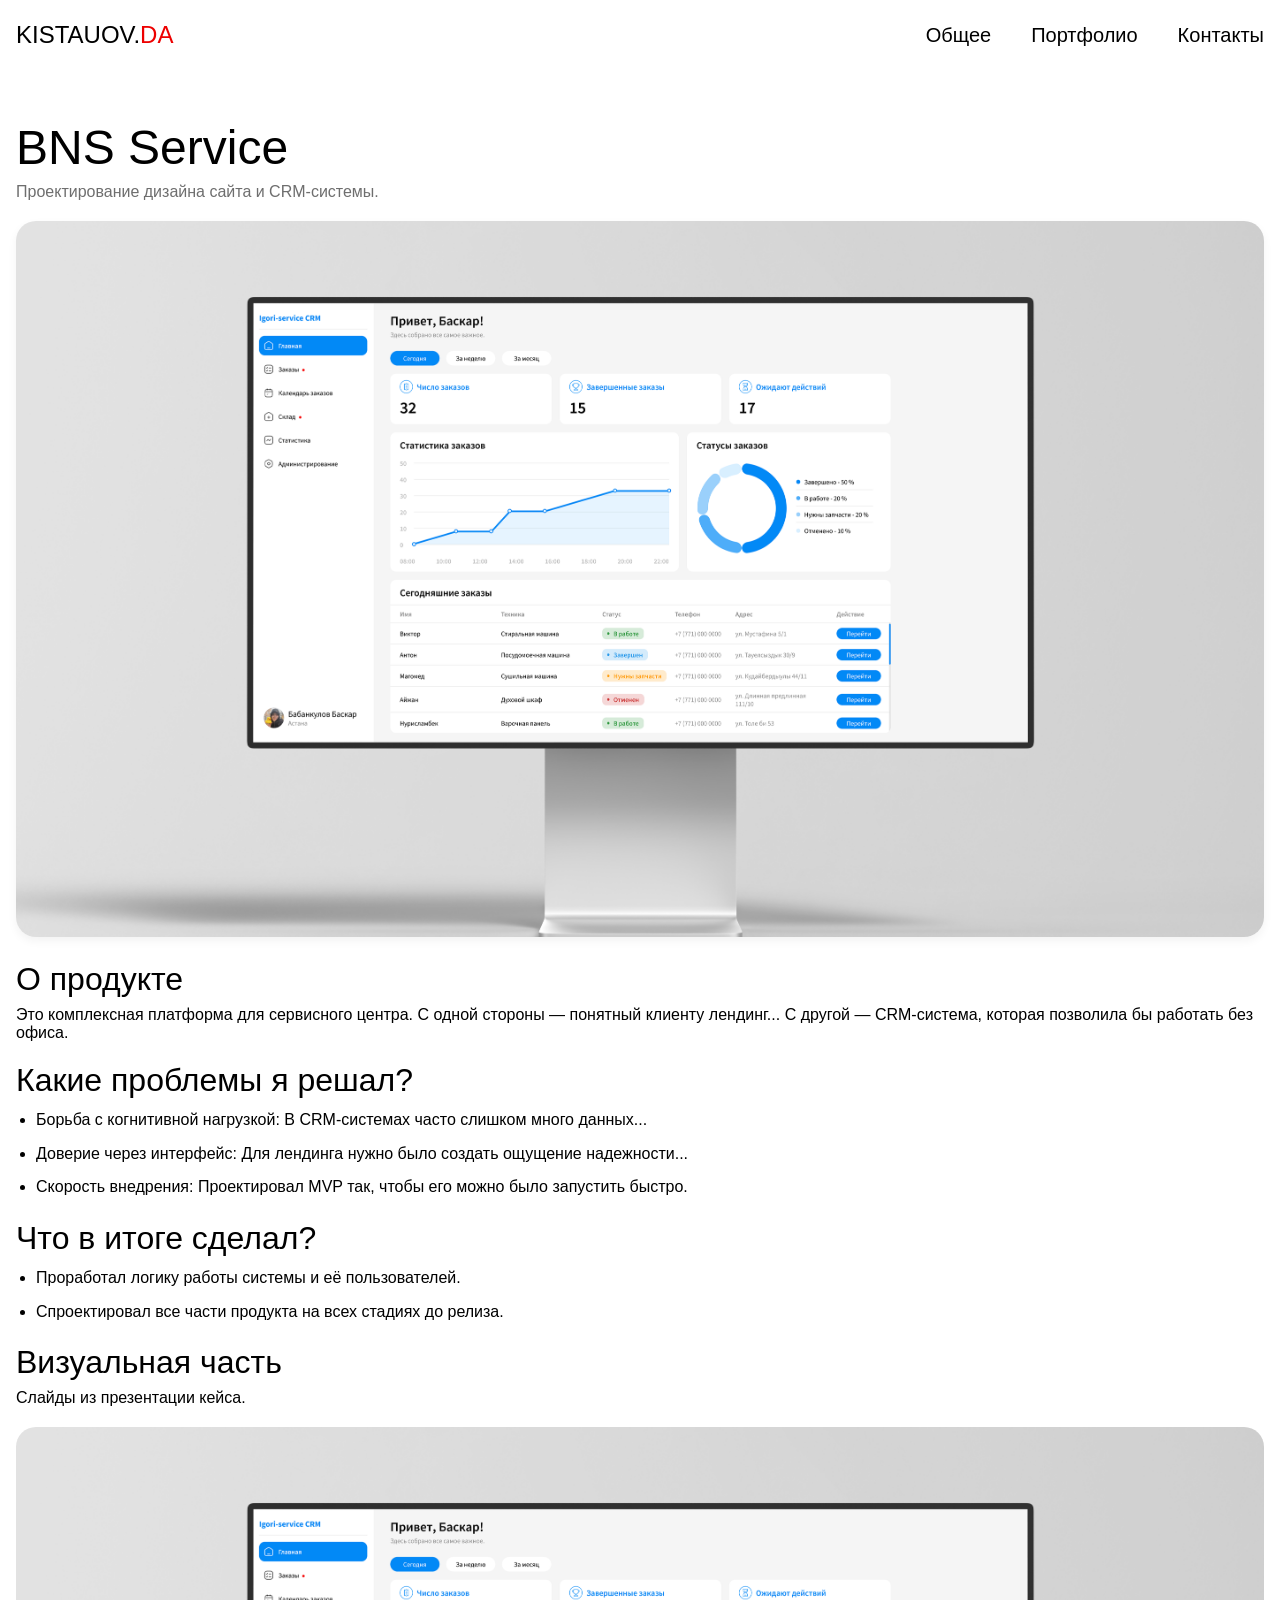
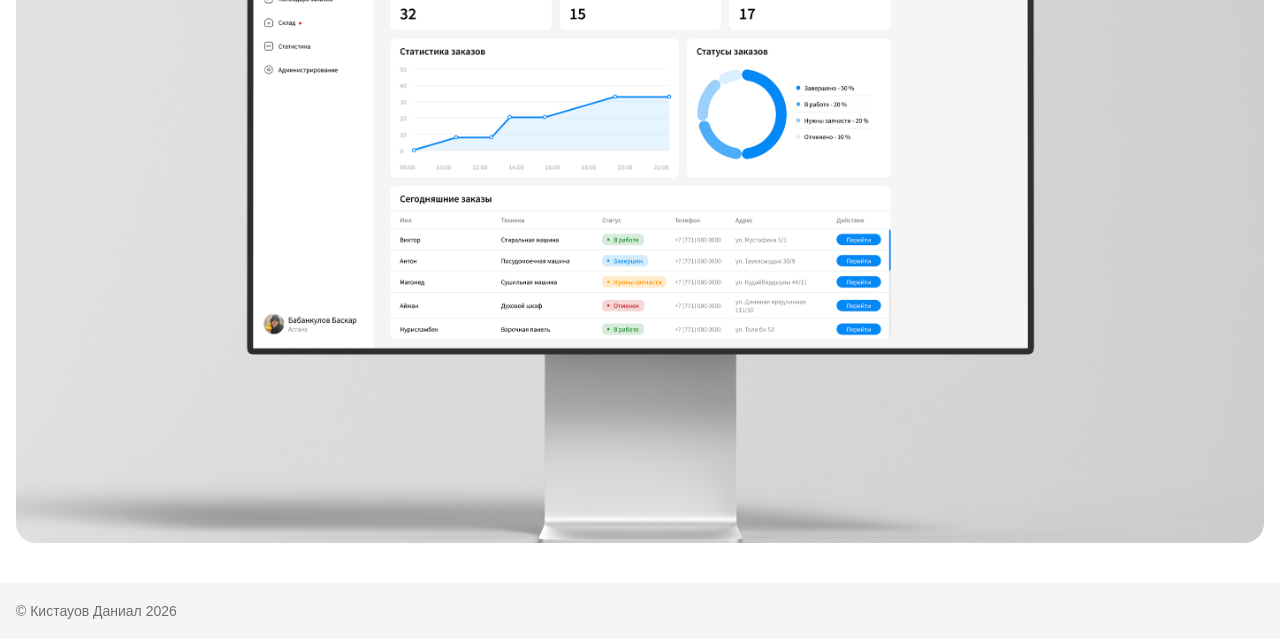
==== bnsservice.html @ 26db7c9e "Add files via upload" ====
<!DOCTYPE html>
<html lang="en">
<head>
    <meta charset="UTF-8">
    <meta name="viewport" content="width=device-width, initial-scale=1.0">
    <title>BNS Service</title>
    <link rel="stylesheet" href="main.css">
</head>
<body>
    <header>
        <div class="header-wrapper">
            <a href="#" class="logo">Kistauov.<span class="logo-part">Da</span></a>
            <button class="burger-btn" id="burgerBtn" aria-label="Открыть меню">
                <span></span>
                <span></span>
                <span></span>
            </button>
            <nav id="mobileNav">
                <a href="index.html#main" class="link">Общее</a>
                <a href="index.html#portfolio" class="link">Портфолио</a>
                <a href="index.html#contacts" class="link">Контакты</a>
            </nav>
        </div>
    </header>
    <main class="case-study">
        <section class="case-hero">
            <div class="container">
                <h1 class="case-title">BNS Service</h1>
                <p class="case-subtitle">Проектирование дизайна сайта и CRM-системы.</p>
                <picture class="case-main-image">
                    <img src="img/Frame 50.png" alt="BNS Service CRM Dashboard">
                </picture>
            </div>
        </section>

        <section class="case-description">
            <div class="container">
                <div class="case-grid">
                    <div class="case-info-block">
                        <h2>О продукте</h2>
                        <p class="txt">Это комплексная платформа для сервисного центра. С одной стороны — понятный клиенту лендинг... С другой — CRM-система, которая позволила бы работать без офиса.</p>
                    </div>
                    <div class="case-info-block">
                        <h2>Какие проблемы я решал?</h2>
                        <ul class="txt-list">
                            <li>Борьба с когнитивной нагрузкой: В CRM-системах часто слишком много данных...</li>
                            <li>Доверие через интерфейс: Для лендинга нужно было создать ощущение надежности...</li>
                            <li>Скорость внедрения: Проектировал MVP так, чтобы его можно было запустить быстро.</li>
                        </ul>
                    </div>
                    <div class="case-info-block">
                        <h2>Что в итоге сделал?</h2>
                        <ul class="txt-list">
                            <li>Проработал логику работы системы и её пользователей.</li>
                            <li>Спроектировал все части продукта на всех стадиях до релиза.</li>
                        </ul>
                    </div>
                    <div class="case-info-block">
                        <h2 class="section-label">Визуальная часть</h2>
                        <p class="txt-secondary">Слайды из презентации кейса.</p>
                        <div class="visual-gallery">
                            <div class="visual-item">
                                <img src="img/Frame 50.png" alt="Landing Page Design" class="full-width-img">
                            </div>
                        </div>
                    </div>
                </div>
            </div>
        </section>
    </main>
    <footer>
        <div class="footer-wrapper">
            <p>© Кистауов Даниал 2026</p>
        </div>
    </footer>   
</body>
</html>
---- main.css ----
.preloader {
    position: fixed;
    top: 0;
    left: 0;
    width: 100vw;
    height: 100vh;
    display: flex;
    justify-content: center;
    align-items: flex-start;
    z-index: 9999; /* Самый высокий индекс */
}
.preloader-img {
    max-width: none;
    height: auto;
    display: block;
}
/* Класс для скрытия */
.preloader-hidden {
    opacity: 0;
    visibility: hidden;
}
.no-scroll {
    overflow: hidden;
    position: fixed;
    width: 100%;
}   


body {
  background-color: #fff;
  font-family: 'Inter', Roboto, sans-serif;
  margin: 0;
  color: #000;
}
:root {
  --txt-secondary: #6E6E6E;
  --contrast: #ED0000; 
}

h1 {
  font-size: 48px;
  font-weight: 500;
  margin: 0;
}
h2 {
  font-size: 32px;
  font-weight: 500;
  margin: 0;
}
h3 {
  font-size: 20px;
  font-weight: 500;
  margin: 0;
}
h3.regular {
  font-weight: 400;
}
p {
  margin: 0;
}
.link {
  font-size: 20px;
  text-decoration: none;
  color: #000;
}
.link:hover {
  color: var(--contrast);
}
.link:active {
  color: var(--contrast);
}


/* --- Шапка --- */
header{
max-width: 1260px;
margin: 0 auto;
padding: 0 16px;
}
.header-wrapper {
  display: flex;
  justify-content: space-between;
  align-items: center;
  height: 70px;
}
.logo {
  text-decoration: none;
  font-size: 24px;
  text-transform: uppercase;
  color: #000;
}
.logo-part {
  color: var(--contrast);
}
nav {
  display: flex;
  gap: 40px;
}
.burger-btn {
    display: none; /* СКРЫВАЕМ кнопку на компьютере */
    background: none;
    border: none;
    cursor: pointer;
    flex-direction: column;
    justify-content: space-between;
    width: 30px;
    height: 20px;
    padding: 0;
    z-index: 1000;
}
.burger-btn span {
    width: 100%;
    height: 3px;
    background-color: #000;
    border-radius: 3px;
    transition: 0.3s;
}


/* --- Хиро блок --- */
section.hero {
  padding: 50px 16px;
  display: flex;
  flex-direction: column;
  gap: 20px;
  align-items: center;
  justify-content: center;
}
.hero > picture > img {
  border-radius: 20px;
  box-shadow: 0px 4px 10px rgba(0, 0, 0, 0.05);
}
.hero-txt-wrapper {
  display: flex;
  flex-direction: column;
  gap: 8px;
  align-items: center;
  justify-content: center;
  max-width: 812px;
  text-align: center;
}
.hero-txt-wrapper > h3 {
  color: var(--txt-secondary);
}
.hero-txt-wrapper > a {
  color: var(--contrast);
}


/* --- Портфолио --- */
section.portfolio {
  background-color: #f5f5f5;
  width: 100%;
  padding: 50px 0;
}
div.container {
  max-width: 1260px;
  margin: 0 auto;
  padding: 0 16px;
}
div.container h2 {
  margin-bottom: 20px;
}
.portfolio-grid {
  display: grid;
  grid-template-columns: repeat(2,1fr);
  gap: 20px;
}
.card-large {
  grid-column: span 2;
}
.product-card {
  background-color: #fff;
  border-radius: 20px;
  overflow: hidden;
  transition: transform 0.2s ease, box-shadow 0.2s ease;
}
.product-card:hover {
  transform: translateY(-5px);
  box-shadow: 0px 4px 10px rgba(0, 0, 0, 0.05);
}
.card-link {
  text-decoration: none;
  color: inherit;
  display: flex;
  flex-direction: column;
  height: 100%;
}
  /* Шапка карточки (Текст + Подробнее) */
.card-header {
  padding: 16px; /* Внутренние отступы текста */
  display: flex;
  justify-content: space-between;
  align-items: flex-start;
  gap: 16px;
}
.card-header .title {
  max-width: 70%; /* Ограничиваем ширину текста, чтобы не налезал на "Подробнее" */
}
.card-header h3 {
  font-size: 20px;
  margin-bottom: 8px;
}
.card-header .txt {
  font-size: 16px;
  color: var(--txt-secondary);
  line-height: 1.4;
}
.card-header .more {
  display: flex;
  align-items: center;
  gap: 8px;
  color: #000;
  font-size: 16px;
  font-weight: 500;
  white-space: nowrap; /* Чтобы не переносилось на новую строку */
}
/* Красный цвет для "Подробнее" на hover (как у навигации) */
.product-card:hover .more {
  color: var(--contrast);
}
/* Изображение внутри карточки */
.card-image {
  display: block;
  padding: 0 16px 16px 16px; /* Отступы для картинки, чтобы она была "внутри" серого фона */
  margin-top: auto; /* Прижимает картинку к низу карточки */
  max-height: 600px;
}
.card-image img {
  width: 100%;
  height: 100%;
  display: block;
  border-radius: 14px; /* Легкое скругление самой картинки монитора */
  object-fit:cover;
  object-position: top;
}


/* Блок Дополнительной информации*/
.about {
    padding: 50px 0;
    background-color: #fff;
}
/* Настройка сетки */
.about-row {
    display: grid;
    /* Левая колонка 1 доля, правая 2.5 доли (примерно 30/70) */
    grid-template-columns: 1fr 1fr; 
    gap: 20px;
    padding: 20px 0;
    border-top: 1px solid #EAEAEA; /* Линии между секциями */
}
/* Убираем верхнюю линию у самого первого блока, чтобы не дублировать заголовок */
.about-row:first-of-type {
    border-top: 1px solid #EAEAEA; 
}
/* Стили заголовков внутри строк */
.about-row h3 {
    font-size: 20px;
    font-weight: 500;
    color: #000;
}
/* Стили текста справа */
.about-content p {
    font-size: 16px;
    line-height: 1.6;
    color: var(--txt-secondary);
    margin-bottom: 12px;
}
.about-content p:last-child {
    margin-bottom: 0;
}
/* Стили ссылок в контактах */
.contacts-list a {
    color: inherit;
    text-decoration: none;
    transition: color 0.2s;
}
.contacts-list a:hover {
    color: var(--contrast);
}
footer {
    background-color: #f5f5f5;
    padding: 20px 16px;
}
.footer-wrapper {
  max-width: 1260px;
  margin: 0 auto;
}
.footer-wrapper p {
  color: var(--txt-secondary);
  font-size: 14px;
}


/*Заголовок внутренней страницы*/
.case-hero {
    padding: 50px 0 0 0;
    text-align: left; /* В кейсе текст обычно по левому краю, как на макете */
}
.case-subtitle {
    color: var(--txt-secondary);
    font-size: 16px;
    margin: 8px 0 20px 0;
}
.case-main-image img {
    width: 100%;
    border-radius: 20px;
    box-shadow: 0px 4px 10px rgba(0, 0, 0, 0.05);
}


/* Сетка описания (используем 1 колонку для текста, как в макете) */
.case-description {
    padding: 20px 0;
}
.case-info-block {
    margin-bottom: 20px;
}
div.case-info-block > h2 {
  margin-bottom: 8px;
}
.txt-list {
    padding-left: 20px;
    color: #000;
    line-height: 1.6;
    margin: 0 0;
}
.txt-list li {
    margin-bottom: 8px;
}
/* Визуальная часть */
.case-visuals {
    background-color: #f5f5f5; /* Как в твоем портфолио-гриде */
    padding: 40px 0;
}
div.container > h2.section-label{
    margin-bottom: 8px;
}
.visual-item {
    margin-top: 20px;
    text-align: center;
}
.full-width-img {
    width: 100%;
    height: auto;
    border-radius: 20px;
    display: block;
}


/* Адаптив для мобилок: превращаем в одну колонку */
@media (max-width: 768px) {
    section.portfolio, .about {
      padding: 30px 0;
    }
    section.case-hero {
      padding: 30px 0 0 0;
    }
    .about-row {
        grid-template-columns: 1fr;
        gap: 16px;
        padding: 24px 0;
    }


    /* 1. Перестраиваем сетку в одну колонку */
  .portfolio-grid {
    grid-template-columns: 1fr; /* Теперь только одна колонка */
    gap: 16px; /* Можно немного уменьшить отступы для мобилок */
  }
  /* 2. Отменяем растяжение большой карточки */
  .card-large {
    grid-column: span 1; /* Теперь она занимает только одну колонку, как и все */
  }
  /* 3. Корректируем высоту контейнера картинки (опционально) */
  .card-image {
    height: 300px; /* На мобилках 500px может быть слишком много, лучше уменьшить */
  }
  /* 4. Уменьшаем шрифты для заголовков (опционально, для лучшего UX) */
  h1 { font-size: 32px; }
  h2 { font-size: 24px; }
  .card-header {
    flex-direction: column; /* Текст и "Подробнее" встанут друг под другом */
    align-items: flex-start;
  }


  .burger-btn {
        display: flex; /* ПОКАЗЫВАЕМ кнопку только на мобилках */
    }

  nav {
        /* Превращаем навигацию в скрытую панель */
        display: flex;
        position: fixed;
        top: 0;
        right: -100%; /* Спрятано */
        width: 100%;
        height: 100vh;
        background-color: #fff;
        flex-direction: column;
        align-items: center;
        justify-content: center;
        gap: 30px;
        transition: 0.4s ease-in-out;
        z-index: 999;
    }

    /* Когда добавляем класс .open через JS */
  nav.open {
        right: 0;
    }

    /* Анимация иконки в крестик */
    .burger-btn.active span:nth-child(1) { transform: translateY(8.5px) rotate(45deg); }
    .burger-btn.active span:nth-child(2) { opacity: 0; }
    .burger-btn.active span:nth-child(3) { transform: translateY(-8.5px) rotate(-45deg); }
}
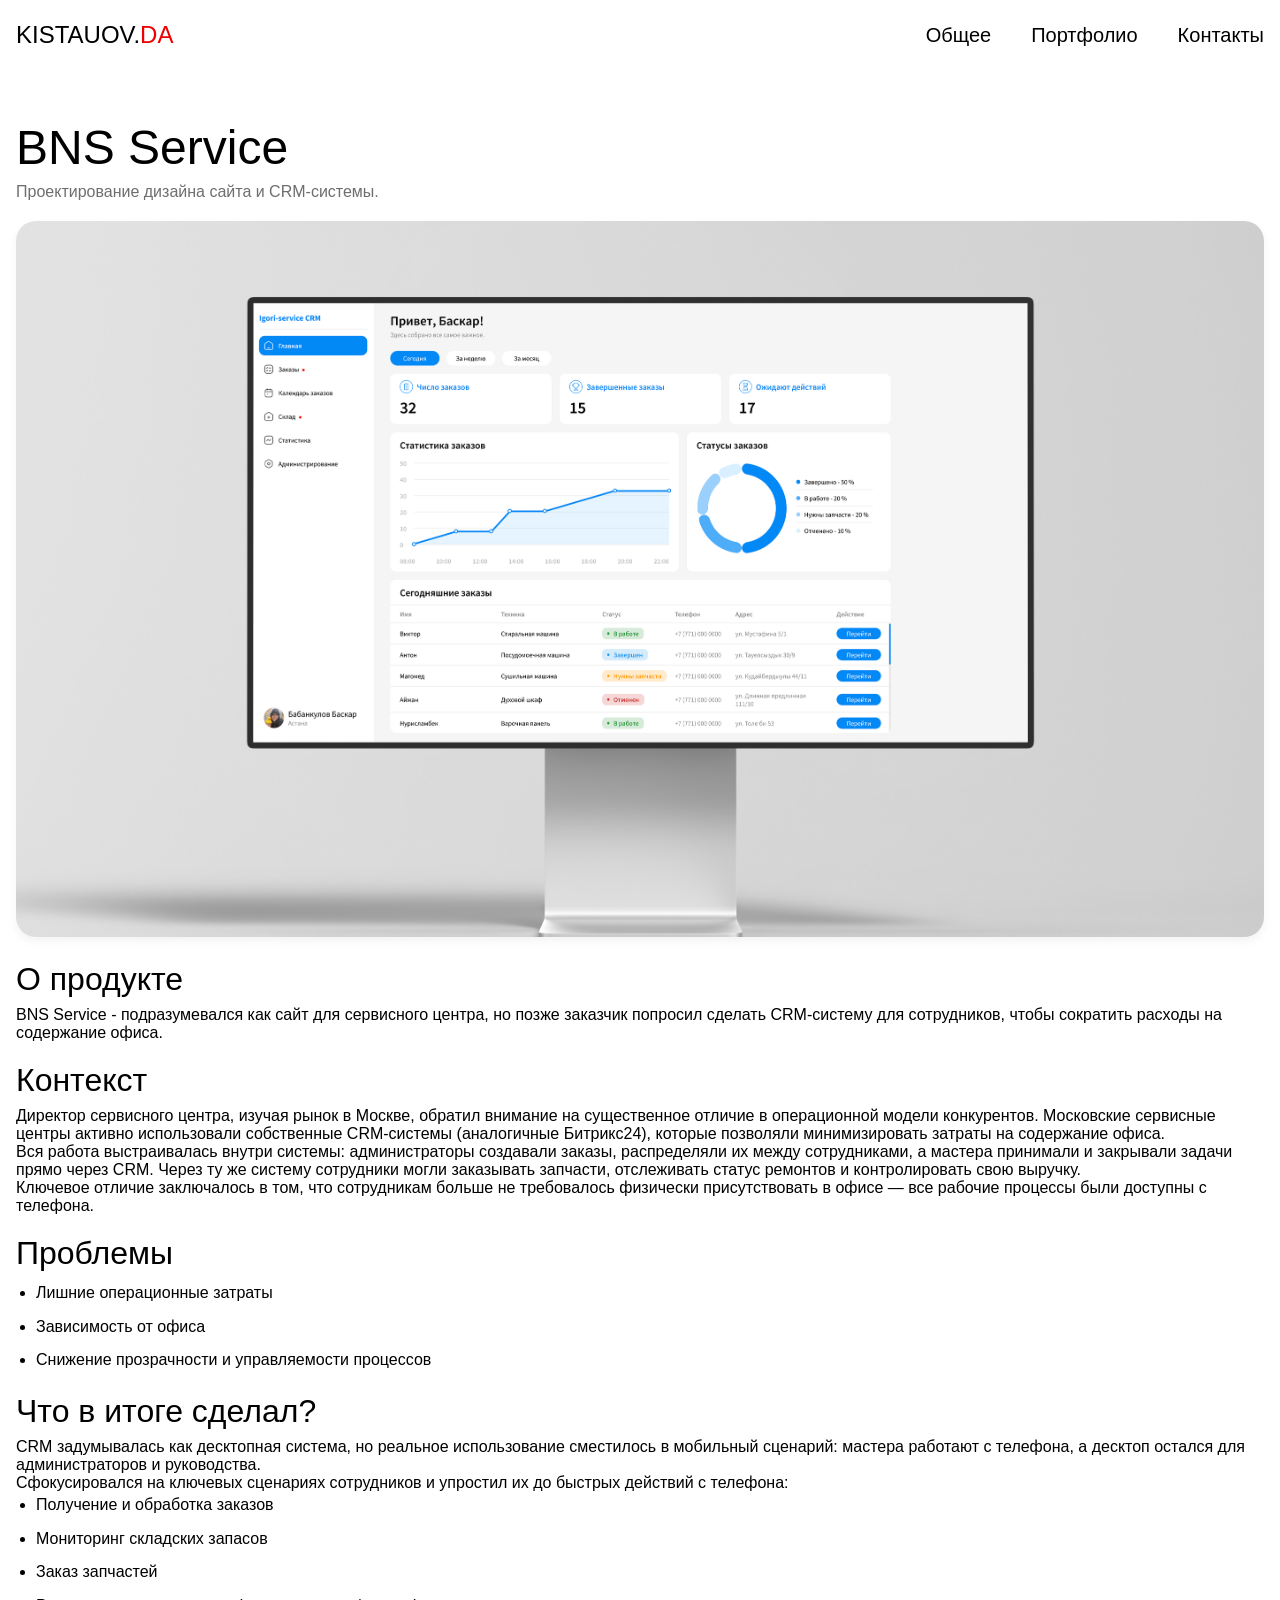
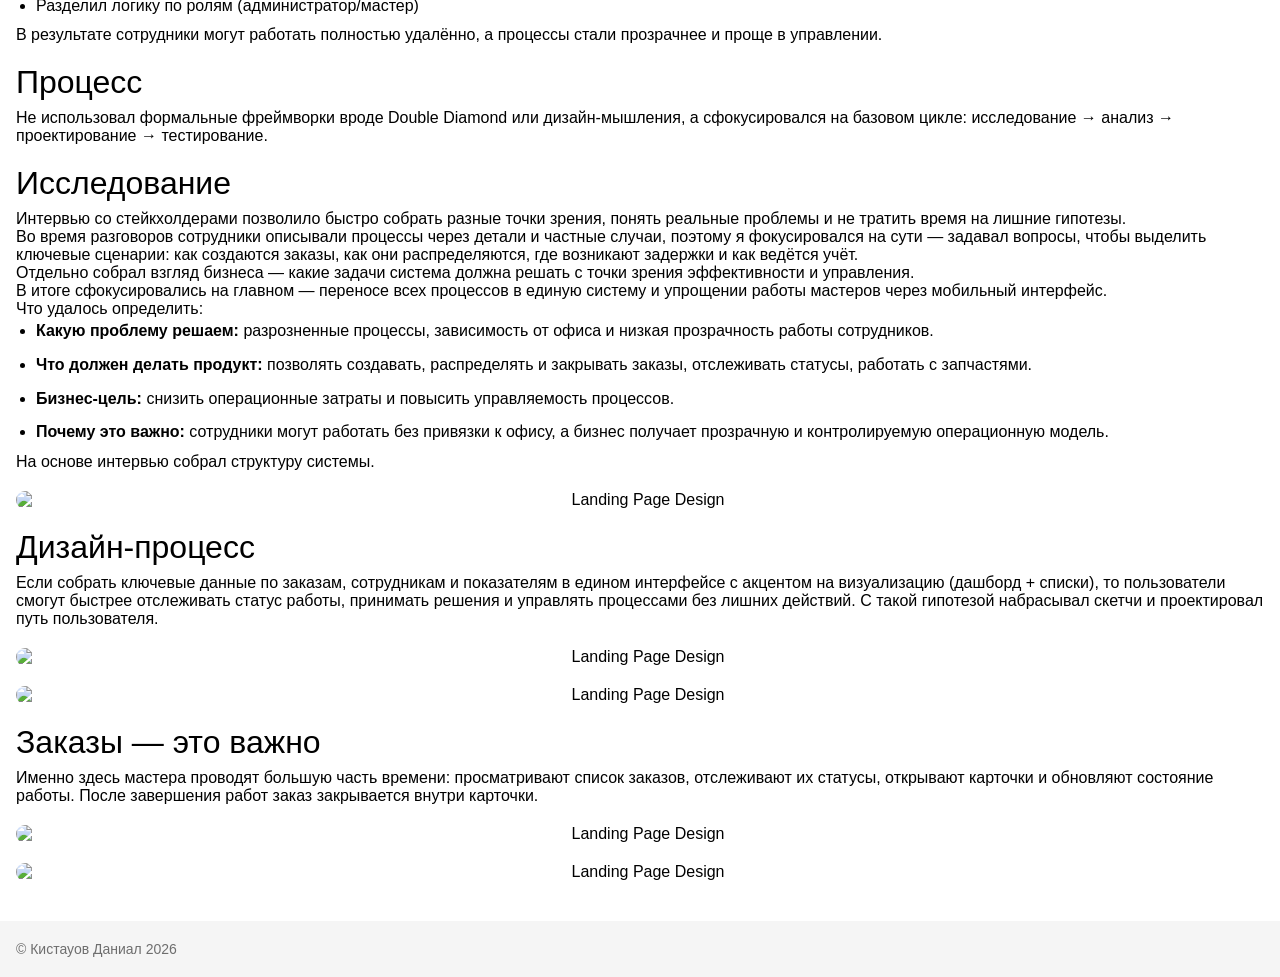
==== commit 767cb728: "Update bnsservice.html" ====
--- a/bnsservice.html
+++ b/bnsservice.html
@@ -9,7 +9,7 @@
 <body>
     <header>
         <div class="header-wrapper">
-            <a href="#" class="logo">Kistauov.<span class="logo-part">Da</span></a>
+            <a href="index.html" class="logo">Kistauov.<span class="logo-part">Da</span></a>
             <button class="burger-btn" id="burgerBtn" aria-label="Открыть меню">
                 <span></span>
                 <span></span>
@@ -38,33 +38,90 @@
                 <div class="case-grid">
                     <div class="case-info-block">
                         <h2>О продукте</h2>
-                        <p class="txt">Это комплексная платформа для сервисного центра. С одной стороны — понятный клиенту лендинг... С другой — CRM-система, которая позволила бы работать без офиса.</p>
+                        <p class="txt">BNS Service - подразумевался как сайт для сервисного центра, но позже заказчик попросил сделать CRM-систему для сотрудников, чтобы сократить расходы на содержание офиса.</p>
                     </div>
                     <div class="case-info-block">
-                        <h2>Какие проблемы я решал?</h2>
+                        <h2>Контекст</h2>
+                        <p class="txt">Директор сервисного центра, изучая рынок в Москве, обратил внимание на существенное отличие в операционной модели конкурентов. 
+                            Московские сервисные центры активно использовали собственные CRM-системы (аналогичные Битрикс24), которые позволяли минимизировать затраты на содержание 
+                            офиса.
+                        </p>
+                        <p class="txt">
+                            Вся работа выстраивалась внутри системы: администраторы создавали заказы, распределяли их между сотрудниками, а мастера принимали и закрывали задачи 
+                            прямо через CRM. Через ту же систему сотрудники могли заказывать запчасти, отслеживать статус ремонтов и контролировать свою выручку.
+                        </p>
+                        <p class="txt">Ключевое отличие заключалось в том, что сотрудникам больше не требовалось физически присутствовать в офисе — все рабочие процессы были доступны с телефона.</p>
+                    </div>
+                    <div class="case-info-block">
+                        <h2>Проблемы</h2>
                         <ul class="txt-list">
-                            <li>Борьба с когнитивной нагрузкой: В CRM-системах часто слишком много данных...</li>
-                            <li>Доверие через интерфейс: Для лендинга нужно было создать ощущение надежности...</li>
-                            <li>Скорость внедрения: Проектировал MVP так, чтобы его можно было запустить быстро.</li>
+                            <li>Лишние операционные затраты</li>
+                            <li>Зависимость от офиса</li>
+                            <li>Снижение прозрачности и управляемости процессов</li>
                         </ul>
                     </div>
                     <div class="case-info-block">
                         <h2>Что в итоге сделал?</h2>
+                        <p class="txt">CRM задумывалась как десктопная система, но реальное использование сместилось в мобильный сценарий: мастера работают с телефона, а десктоп остался для администраторов и руководства.</p>
+                        <p class="txt">Сфокусировался на ключевых сценариях сотрудников и упростил их до быстрых действий с телефона:</p>
                         <ul class="txt-list">
-                            <li>Проработал логику работы системы и её пользователей.</li>
-                            <li>Спроектировал все части продукта на всех стадиях до релиза.</li>
+                            <li>Получение и обработка заказов</li>
+                            <li>Мониторинг складских запасов</li>
+                            <li>Заказ запчастей</li>
+                            <li>Разделил логику по ролям (администратор/мастер)</li>
                         </ul>
+                        <p class="txt">В результате сотрудники могут работать полностью удалённо, а процессы стали прозрачнее и проще в управлении.</p>
                     </div>
                     <div class="case-info-block">
-                        <h2 class="section-label">Визуальная часть</h2>
-                        <p class="txt-secondary">Слайды из презентации кейса.</p>
+                        <h2 class="section-label">Процесс</h2>
+                        <p class="txt-secondary">Не использовал формальные фреймворки вроде Double Diamond или дизайн-мышления, а сфокусировался на базовом цикле: исследование → анализ → проектирование → тестирование.</p>
+                    </div>
+                    <div class="case-info-block">
+                        <h2 class="section-label">Исследование</h2>
+                        <p class="txt">Интервью со стейкхолдерами позволило быстро собрать разные точки зрения, понять реальные проблемы и не тратить время на лишние гипотезы.</p>
+                        <p class="txt">Во время разговоров сотрудники описывали процессы через детали и частные случаи, поэтому я фокусировался на сути — задавал вопросы, чтобы выделить ключевые сценарии:
+                            как создаются заказы, как они распределяются, где возникают задержки и как ведётся учёт.</p>
+                        <p class="txt">Отдельно собрал взгляд бизнеса — какие задачи система должна решать с точки зрения эффективности и управления.</p>
+                        <p class="txt">В итоге сфокусировались на главном — переносе всех процессов в единую систему и упрощении работы мастеров через мобильный интерфейс.</p>
+                        <p class="txt">Что удалось определить:</p>
+                        <ul class="txt-list">
+                            <li><strong>Какую проблему решаем:</strong> разрозненные процессы, зависимость от офиса и низкая прозрачность работы сотрудников.</li>
+                            <li><strong>Что должен делать продукт:</strong> позволять создавать, распределять и закрывать заказы, отслеживать статусы, работать с запчастями.</li>
+                            <li><strong>Бизнес-цель:</strong> снизить операционные затраты и повысить управляемость процессов.</li>
+                            <li><strong>Почему это важно:</strong> сотрудники могут работать без привязки к офису, а бизнес получает прозрачную и контролируемую операционную модель.</li>
+                        </ul>
+                        <p class="txt">На основе интервью собрал структуру системы.</p>
                         <div class="visual-gallery">
                             <div class="visual-item">
-                                <img src="img/Frame 50.png" alt="Landing Page Design" class="full-width-img">
+                                <img src="img/structure.png" alt="Landing Page Design" class="full-width-img">
                             </div>
                         </div>
                     </div>
-                </div>
+                    <div class="case-info-block">
+                        <h2 class="section-label">Дизайн-процесс</h2>
+                        <p class="txt-secondary">Если собрать ключевые данные по заказам, сотрудникам и показателям в едином интерфейсе с акцентом на визуализацию (дашборд + списки),
+                        то пользователи смогут быстрее отслеживать статус работы, принимать решения и управлять процессами без лишних действий. С такой гипотезой набрасывал скетчи и проектировал путь пользователя.</p>
+                        <div class="visual-gallery">
+                            <div class="visual-item">
+                                <img src="img/sketch.png" alt="Landing Page Design" class="full-width-img">
+                            </div>
+                            <div class="visual-item">
+                                <img src="img/flow.png" alt="Landing Page Design" class="full-width-img">
+                            </div>
+                        </div>
+                    </div>
+                    <div class="case-info-block">
+                        <h2 class="section-label">Заказы — это важно </h2>
+                        <p class="txt-secondary">Именно здесь мастера проводят большую часть времени: просматривают список заказов, отслеживают их статусы, открывают карточки и обновляют состояние работы. После завершения работ заказ закрывается внутри карточки.</p>
+                        <div class="visual-gallery">
+                            <div class="visual-item">
+                                <img src="img/order.png" alt="Landing Page Design" class="full-width-img">
+                            </div>
+                            <div class="visual-item">
+                                <img src="img/order_in.png" alt="Landing Page Design" class="full-width-img">
+                            </div>
+                        </div>
+                    </div>
             </div>
         </section>
     </main>
@@ -74,4 +131,5 @@
         </div>
     </footer>   
 </body>
-</html>+<script src="main.js"></script>
+</html>
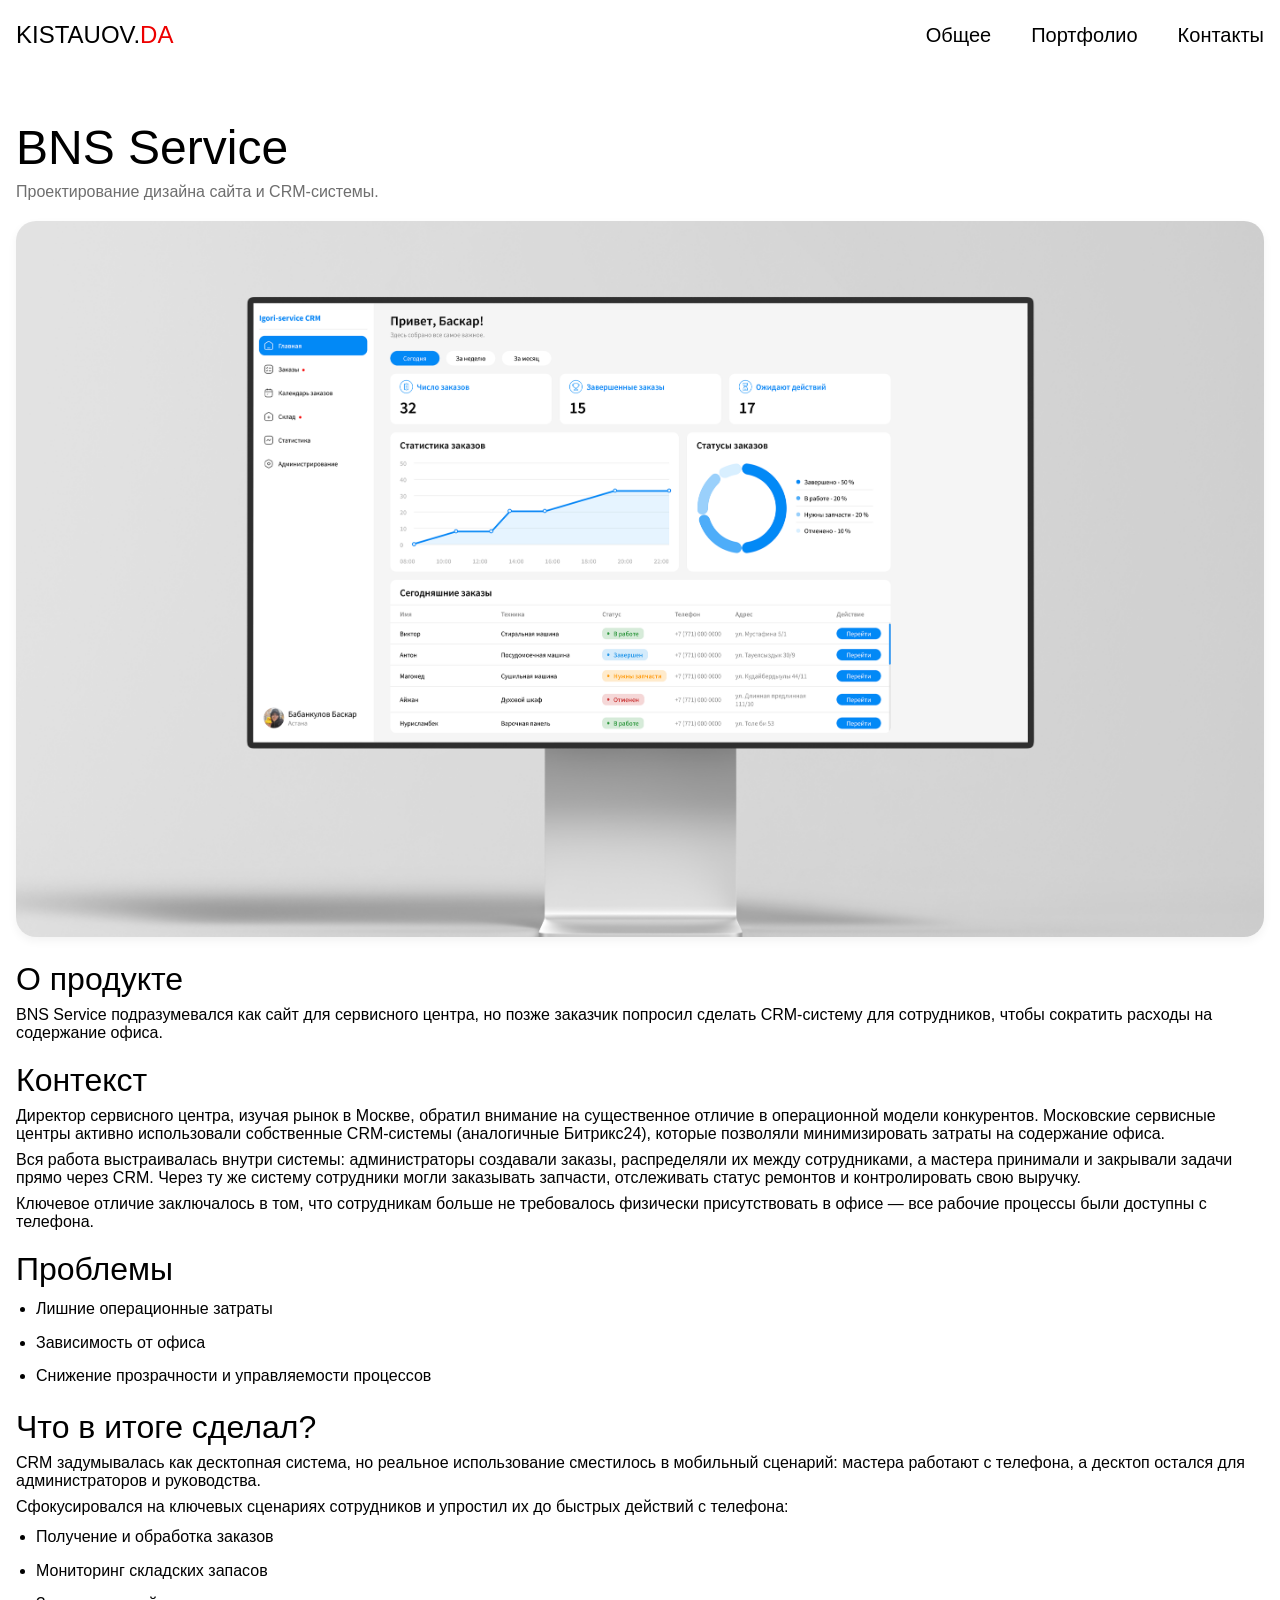
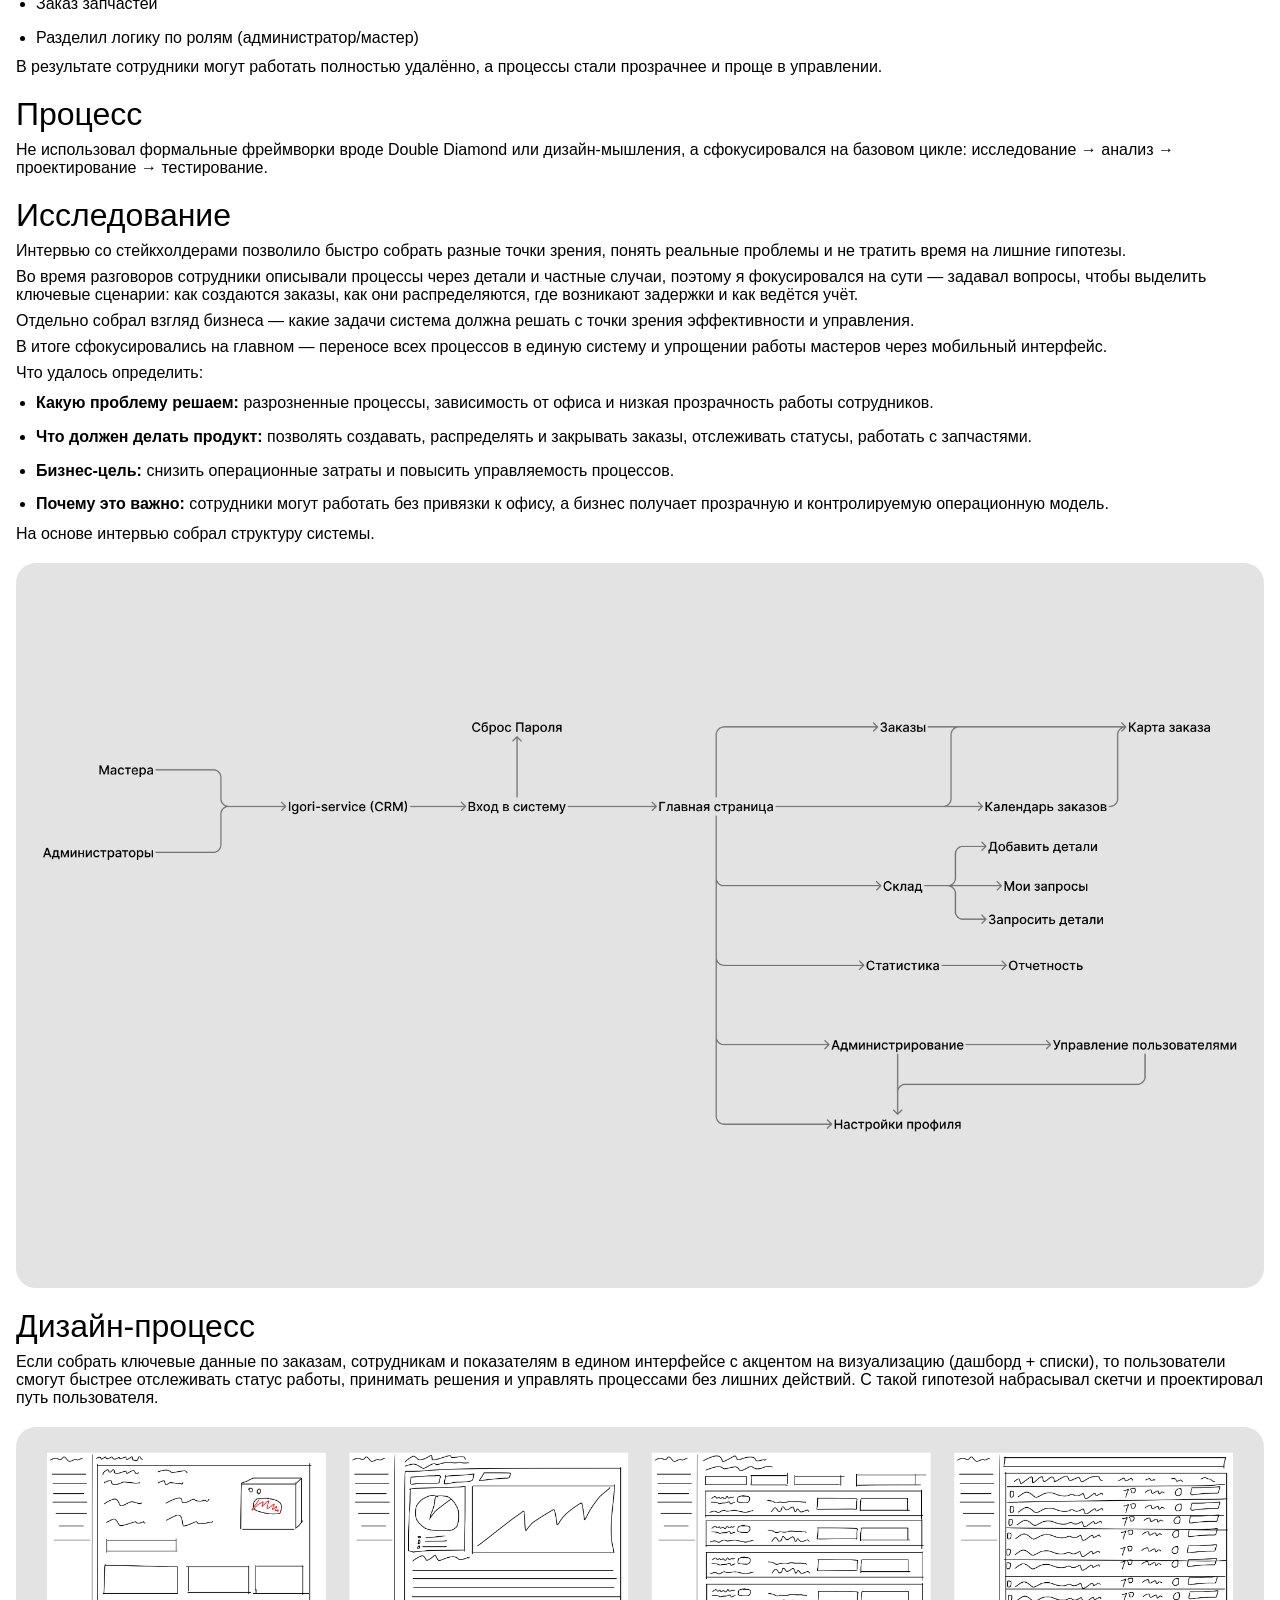
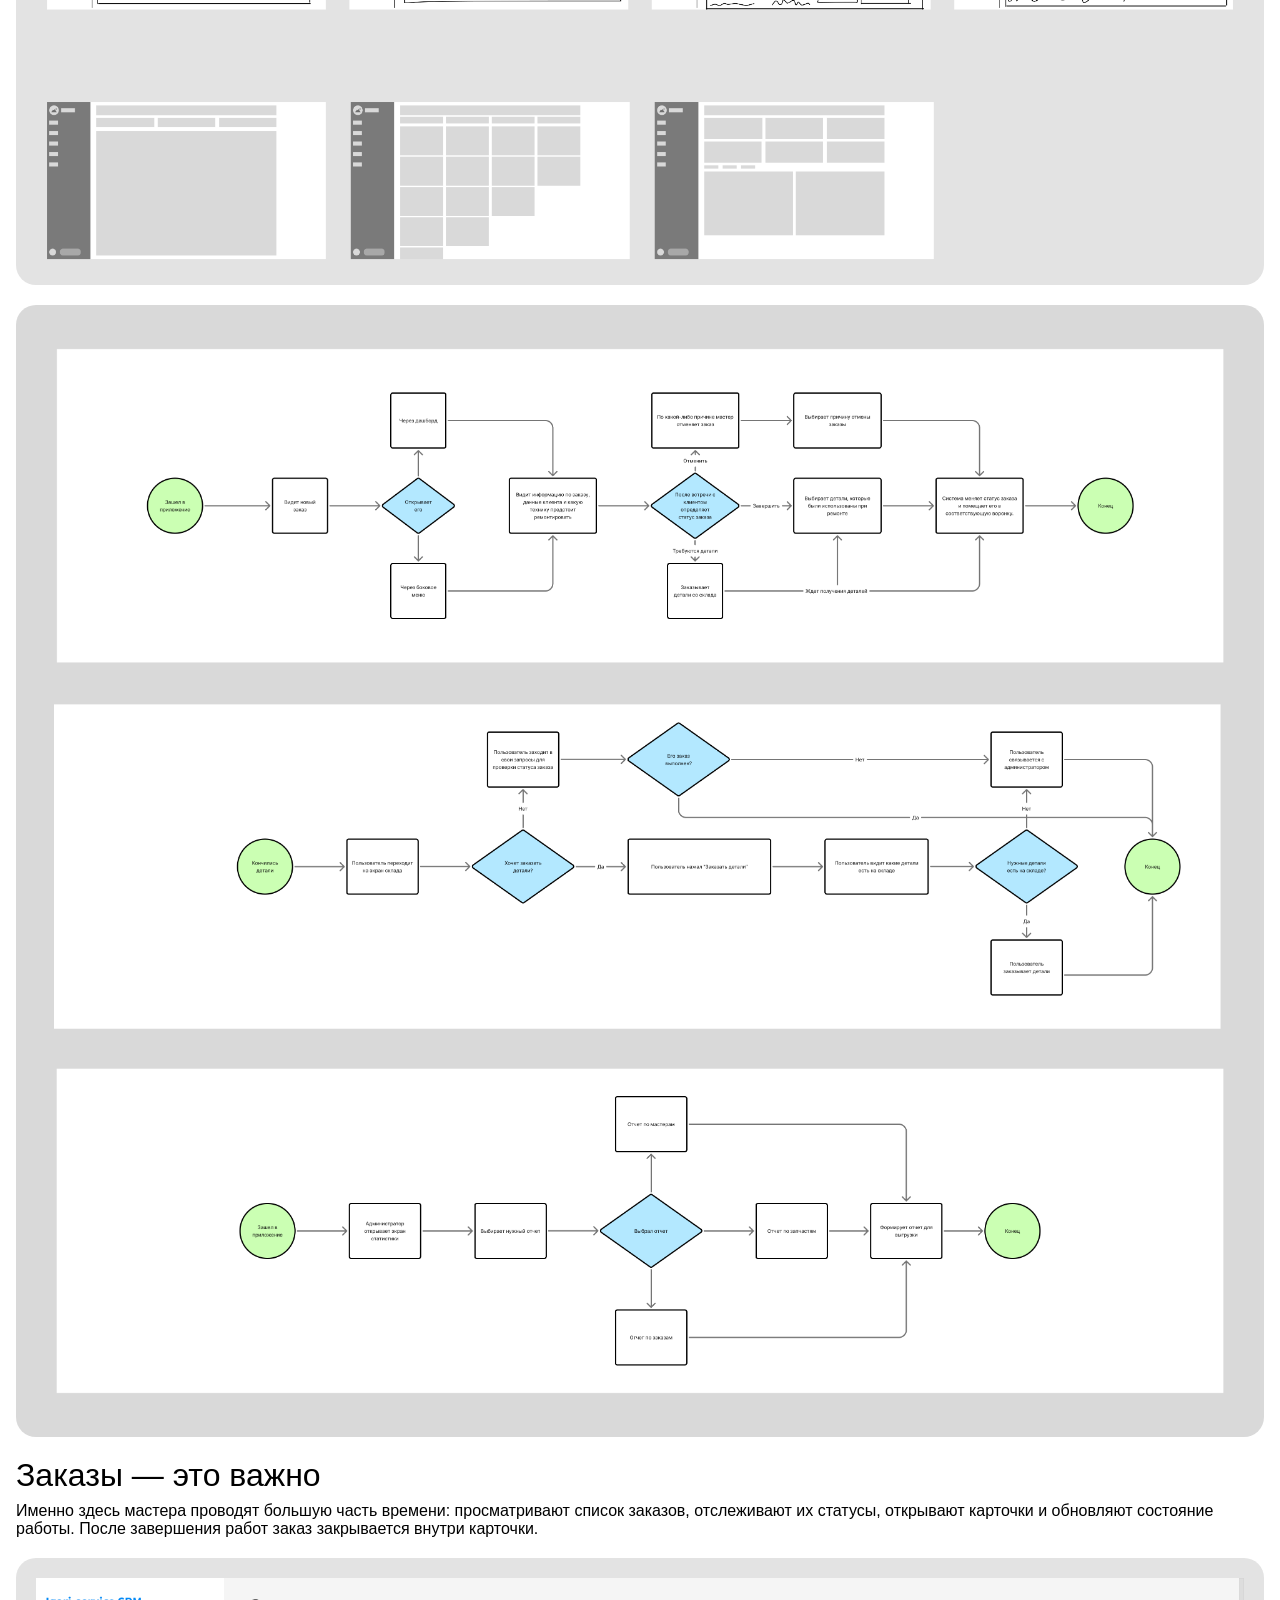
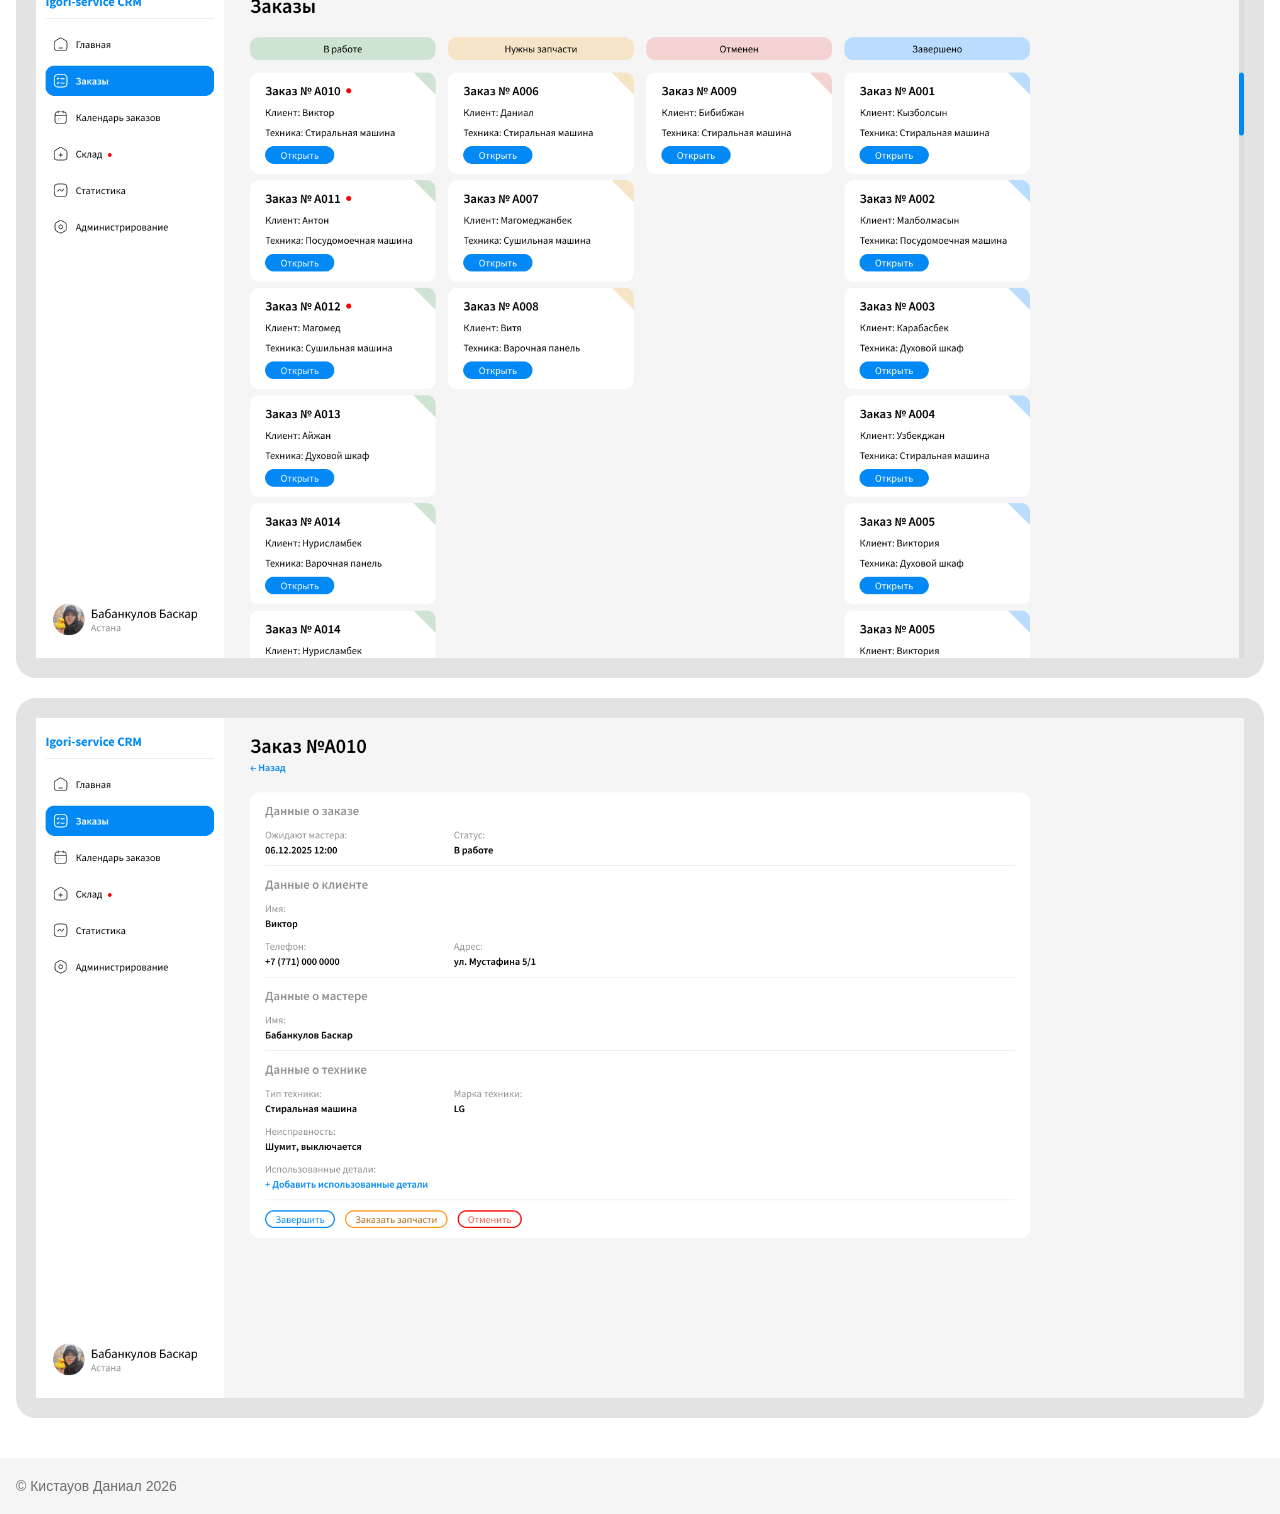
==== commit 86ed88a5: "Update bnsservice.html" ====
--- a/bnsservice.html
+++ b/bnsservice.html
@@ -38,7 +38,7 @@
                 <div class="case-grid">
                     <div class="case-info-block">
                         <h2>О продукте</h2>
-                        <p class="txt">BNS Service - подразумевался как сайт для сервисного центра, но позже заказчик попросил сделать CRM-систему для сотрудников, чтобы сократить расходы на содержание офиса.</p>
+                        <p class="txt">BNS Service подразумевался как сайт для сервисного центра, но позже заказчик попросил сделать CRM-систему для сотрудников, чтобы сократить расходы на содержание офиса.</p>
                     </div>
                     <div class="case-info-block">
                         <h2>Контекст</h2>
--- a/main.css
+++ b/main.css
@@ -316,6 +316,9 @@
 }
 .case-info-block {
     margin-bottom: 20px;
+}
+.case-info-block > p {
+  margin-bottom: 8px;
 }
 div.case-info-block > h2 {
   margin-bottom: 8px;
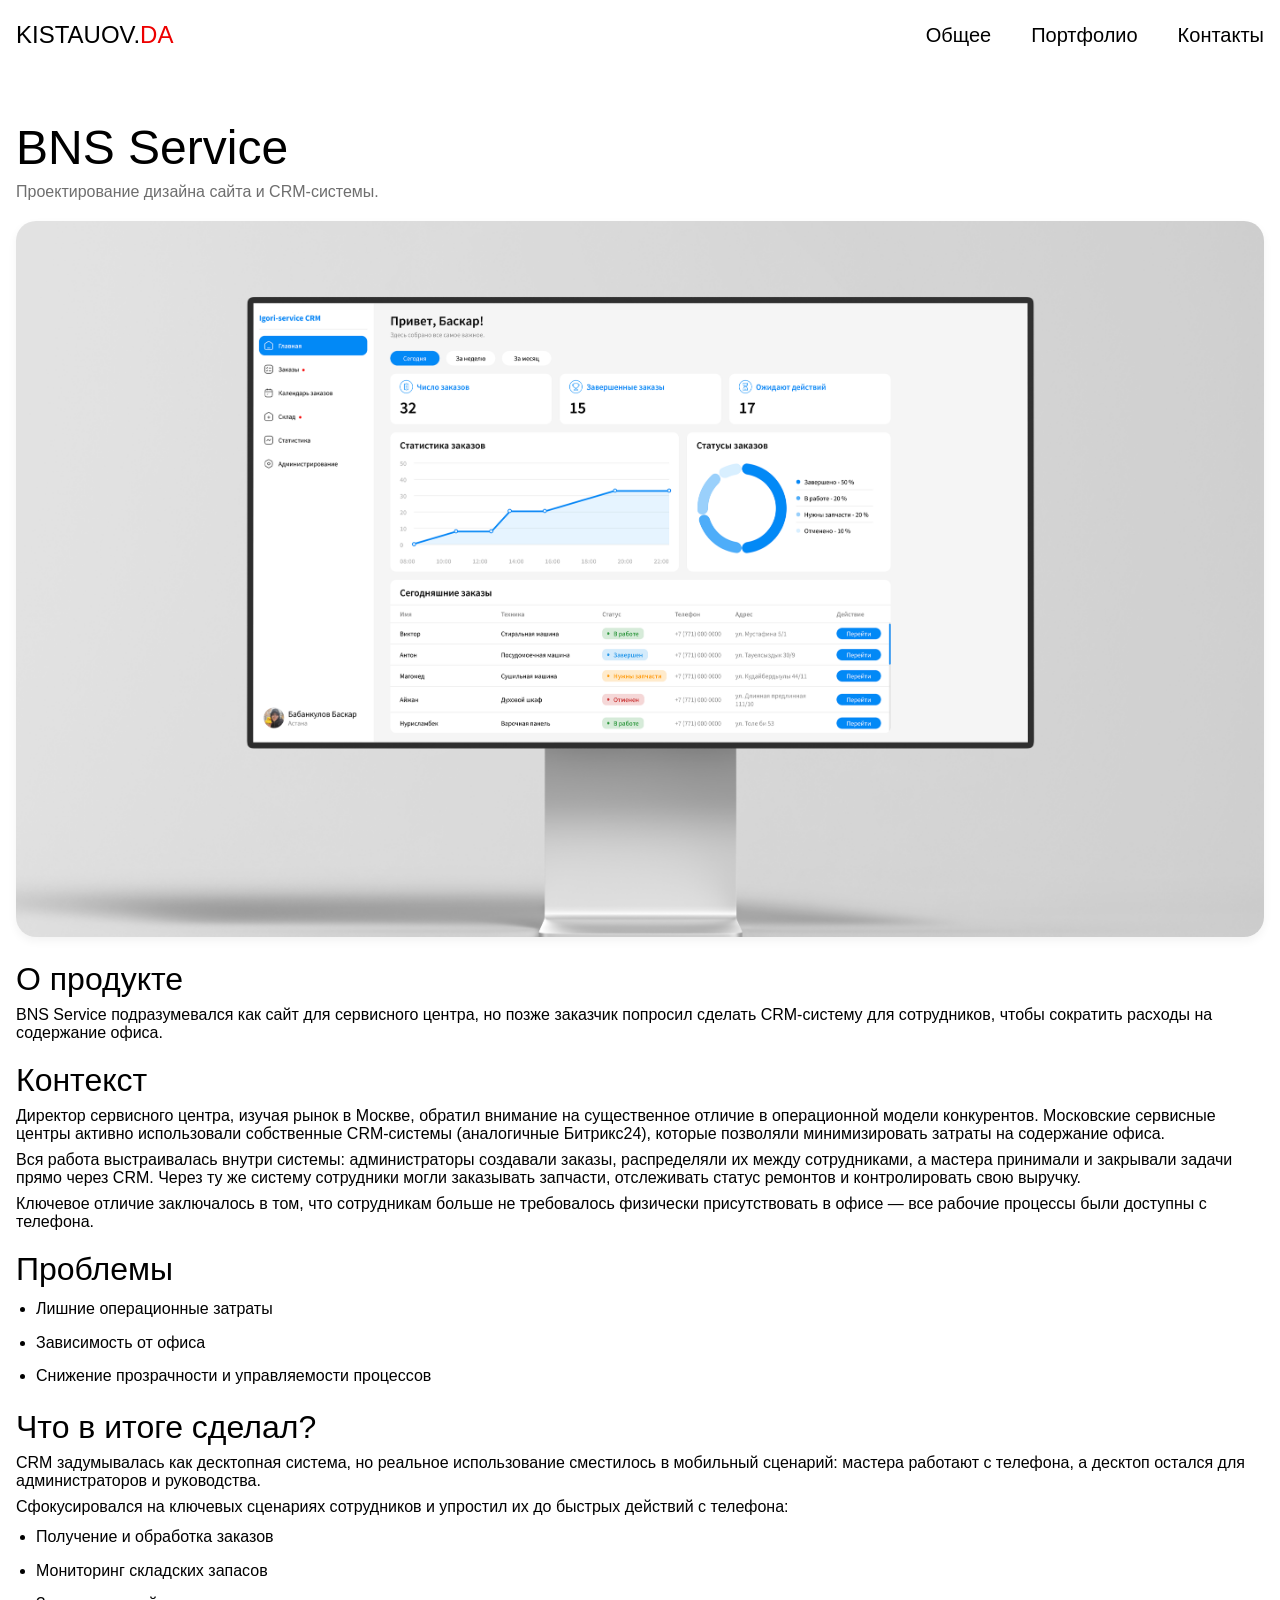
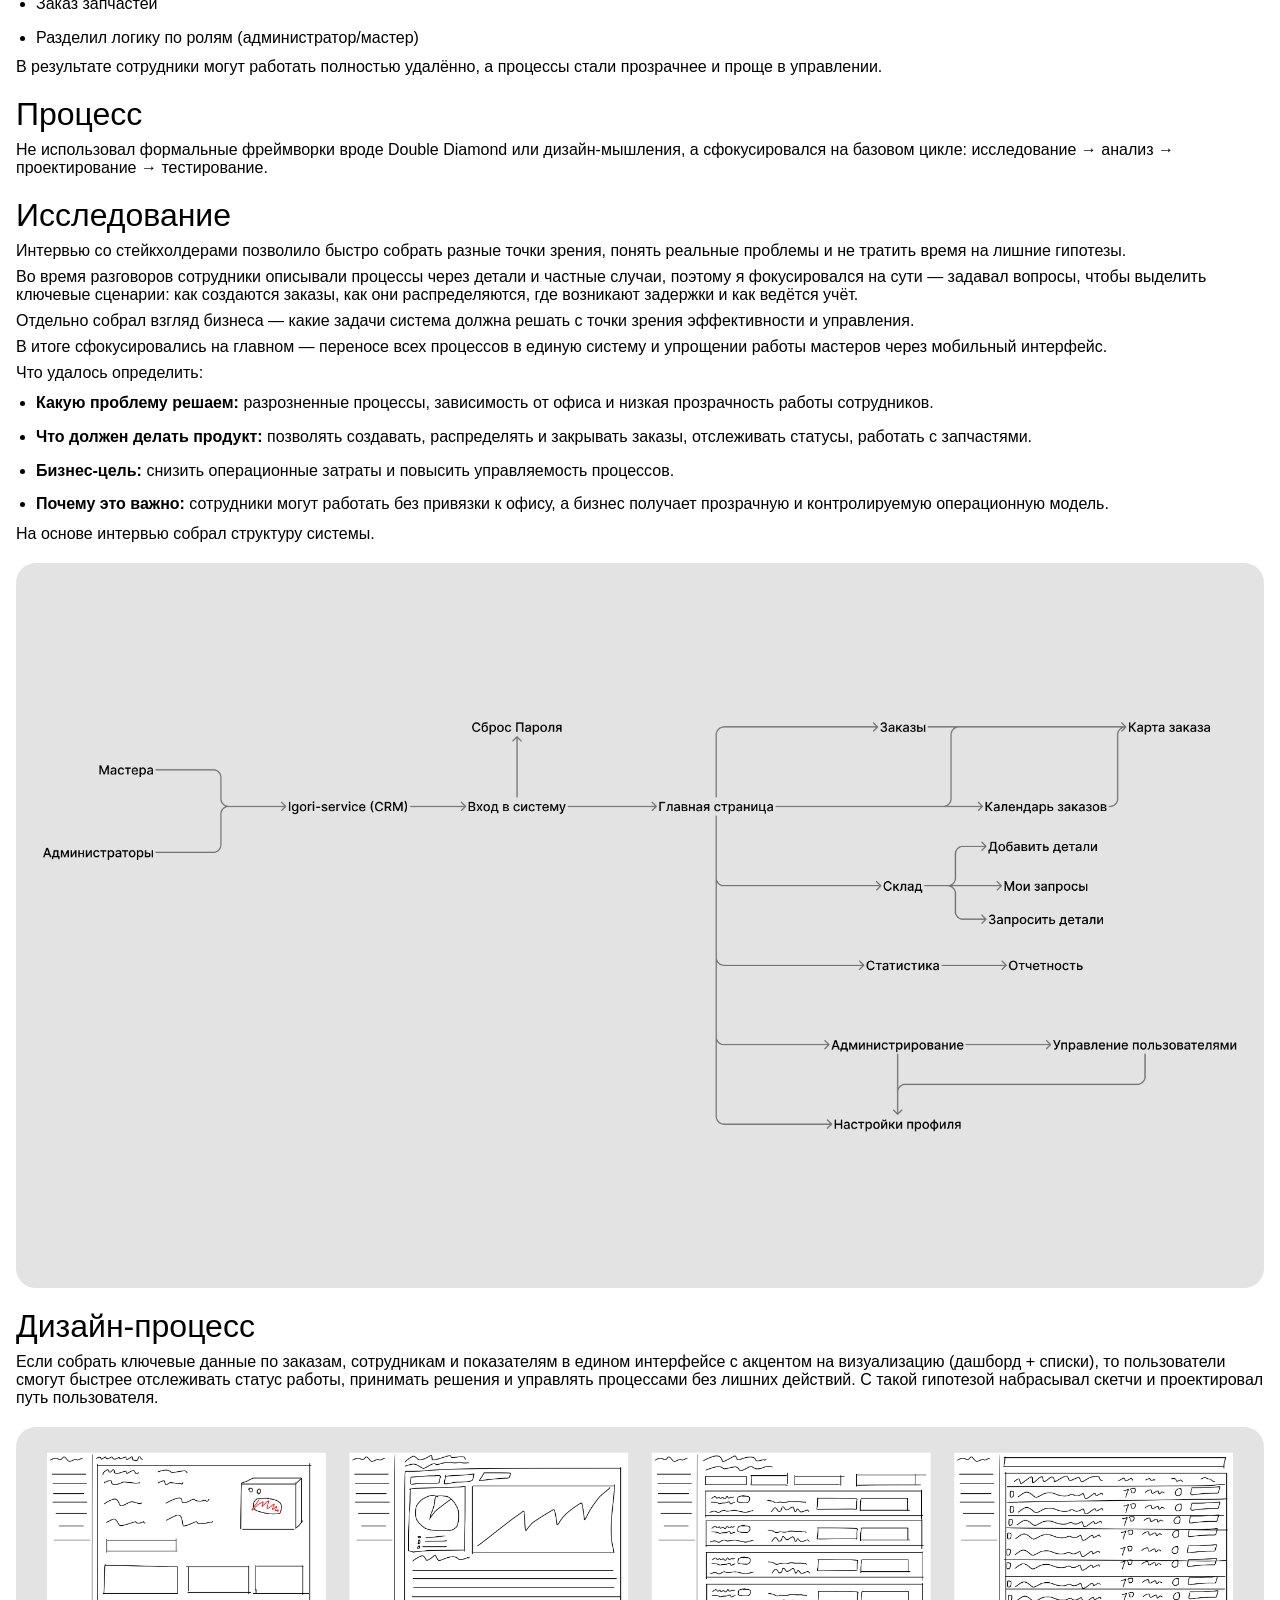
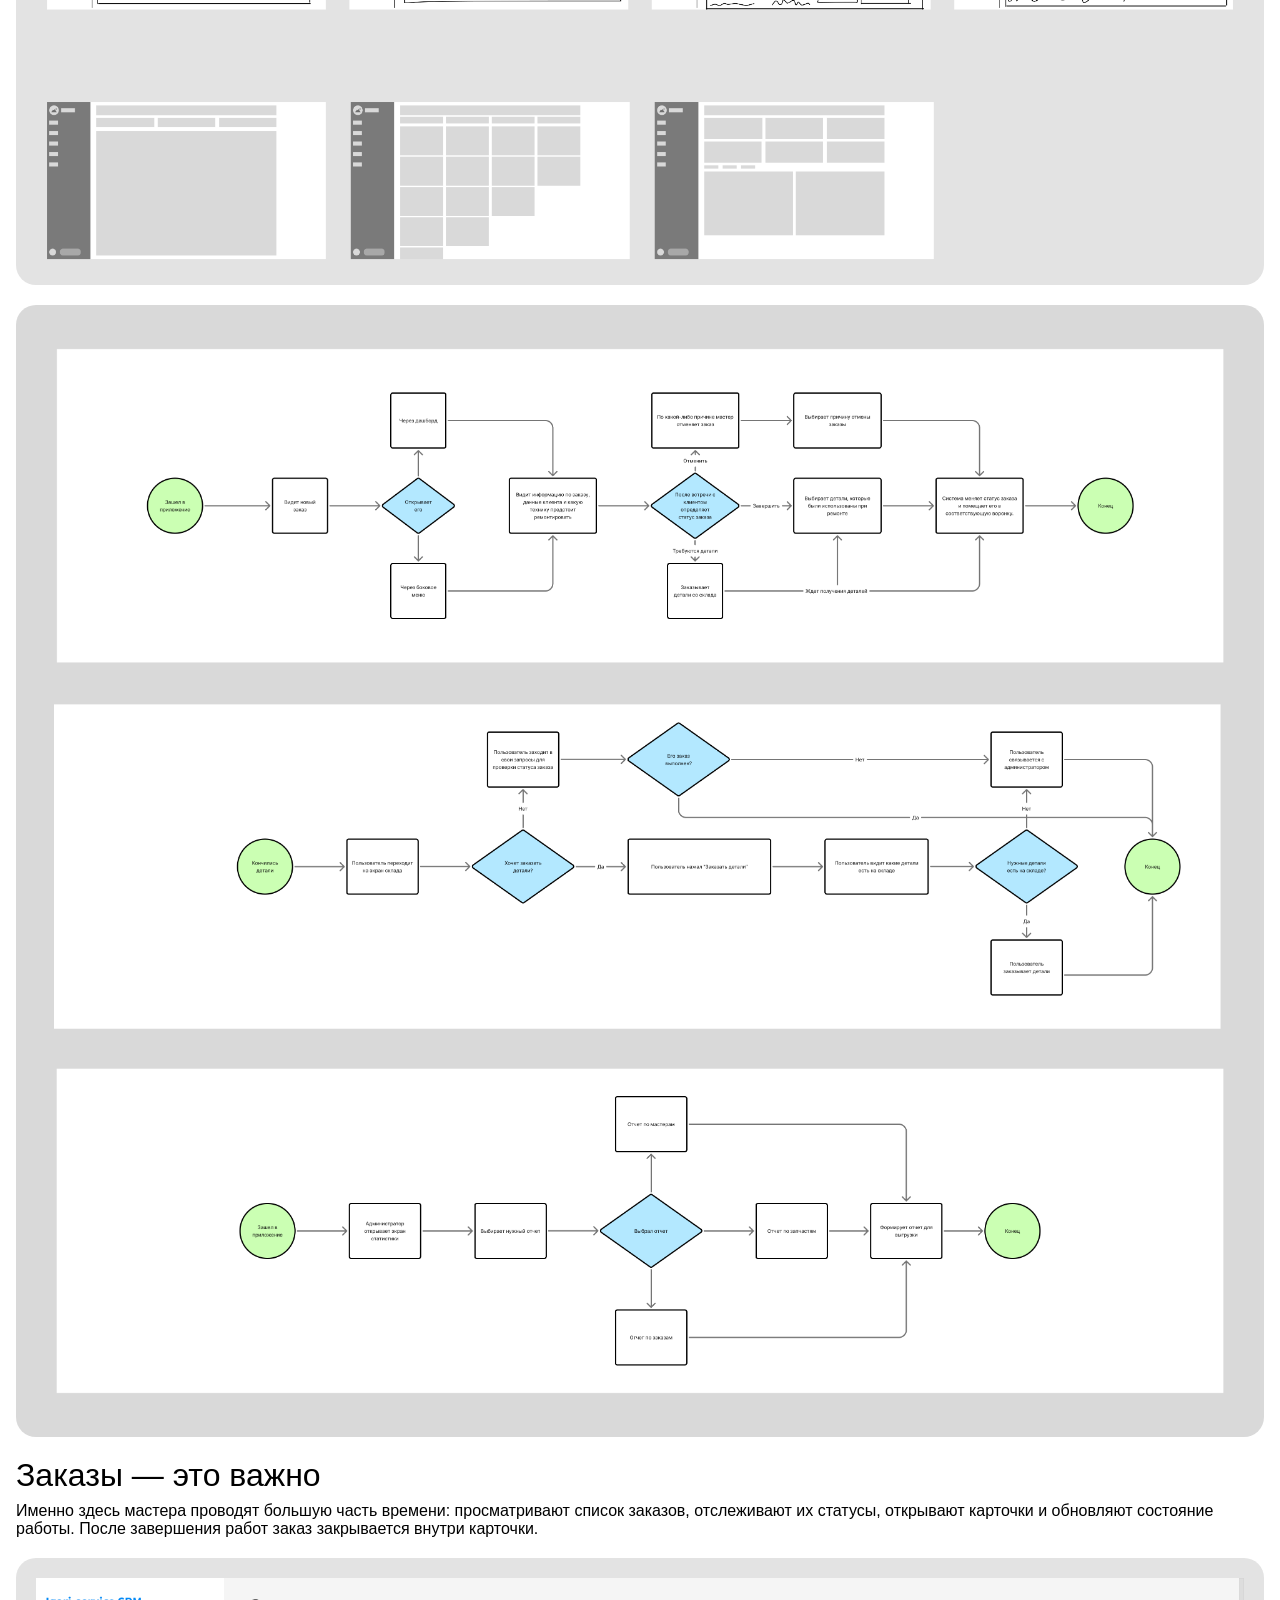
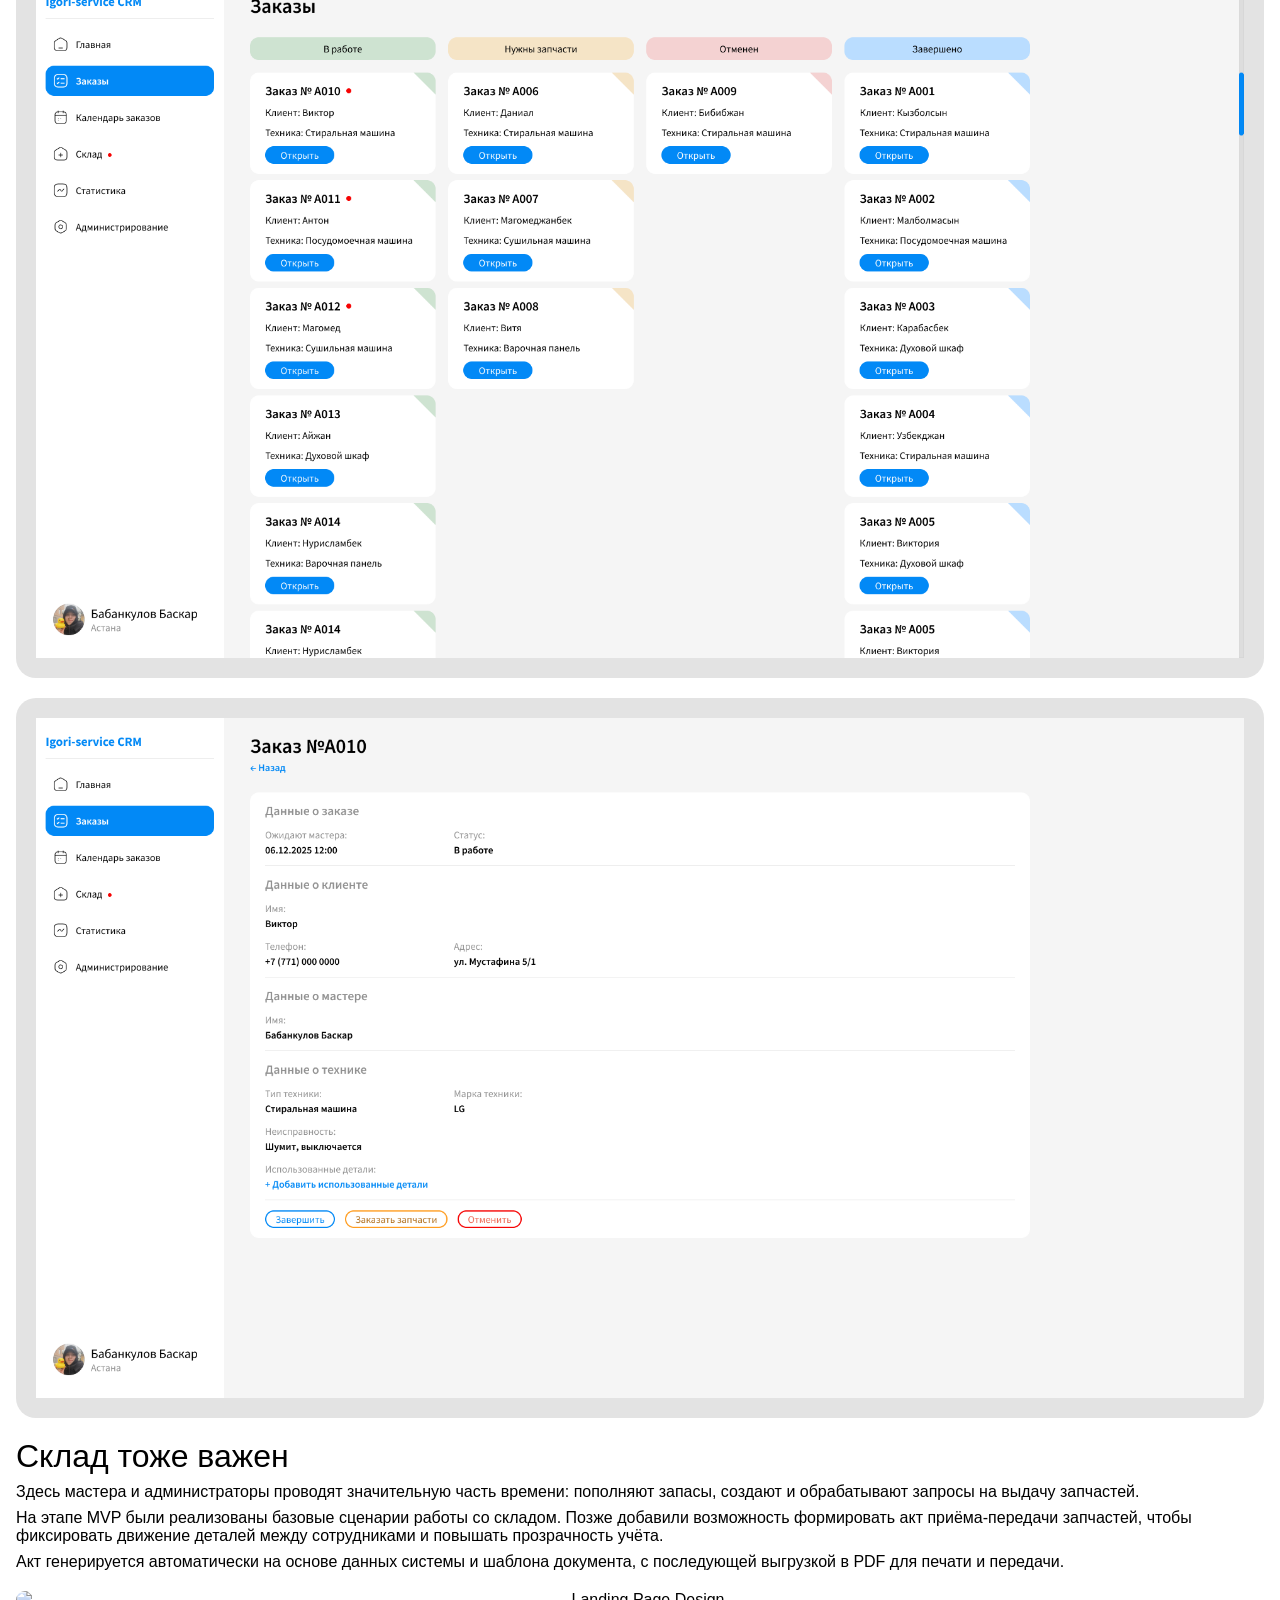
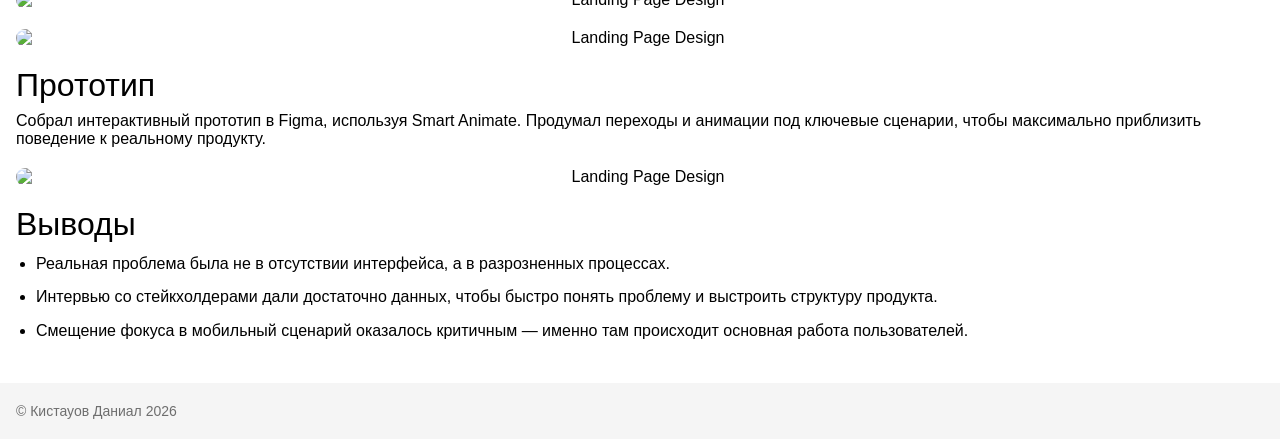
==== commit 0b8d1c68: "Update bnsservice.html" ====
--- a/bnsservice.html
+++ b/bnsservice.html
@@ -122,6 +122,38 @@
                             </div>
                         </div>
                     </div>
+                    </div>
+                    <div class="case-info-block">
+                        <h2 class="section-label">Склад тоже важен</h2>
+                        <p class="txt">Здесь мастера и администраторы проводят значительную часть времени: пополняют запасы, создают и обрабатывают запросы на выдачу запчастей.</p>
+                        <p class="txt">На этапе MVP были реализованы базовые сценарии работы со складом. Позже добавили возможность формировать акт приёма-передачи запчастей, чтобы фиксировать движение деталей между сотрудниками и повышать прозрачность учёта.</p>
+                        <p class="txt">Акт генерируется автоматически на основе данных системы и шаблона документа, с последующей выгрузкой в PDF для печати и передачи.</p>
+                        <div class="visual-gallery">
+                            <div class="visual-item">
+                                <img src="img/warehouse.png" alt="Landing Page Design" class="full-width-img">
+                            </div>
+                            <div class="visual-item">
+                                <img src="img/warehouse_orders.png" alt="Landing Page Design" class="full-width-img">
+                            </div>
+                        </div>
+                    </div>
+                    <div class="case-info-block">
+                        <h2 class="section-label">Прототип</h2>
+                        <p class="txt">Собрал интерактивный прототип в Figma, используя Smart Animate. Продумал переходы и анимации под ключевые сценарии, чтобы максимально приблизить поведение к реальному продукту.</p>
+                        <div class="visual-gallery">
+                            <div class="visual-item">
+                                <img src="img/prototyping.png" alt="Landing Page Design" class="full-width-img">
+                            </div>
+                        </div>
+                    </div>
+                    <div class="case-info-block">
+                        <h2 class="section-label">Выводы</h2>
+                        <ul class="txt-list">
+                            <li>Реальная проблема была не в отсутствии интерфейса, а в разрозненных процессах.</li>
+                            <li>Интервью со стейкхолдерами дали достаточно данных, чтобы быстро понять проблему и выстроить структуру продукта.</li>
+                            <li>Смещение фокуса в мобильный сценарий оказалось критичным — именно там происходит основная работа пользователей.</li>
+                        </ul>
+                    </div>
             </div>
         </section>
     </main>
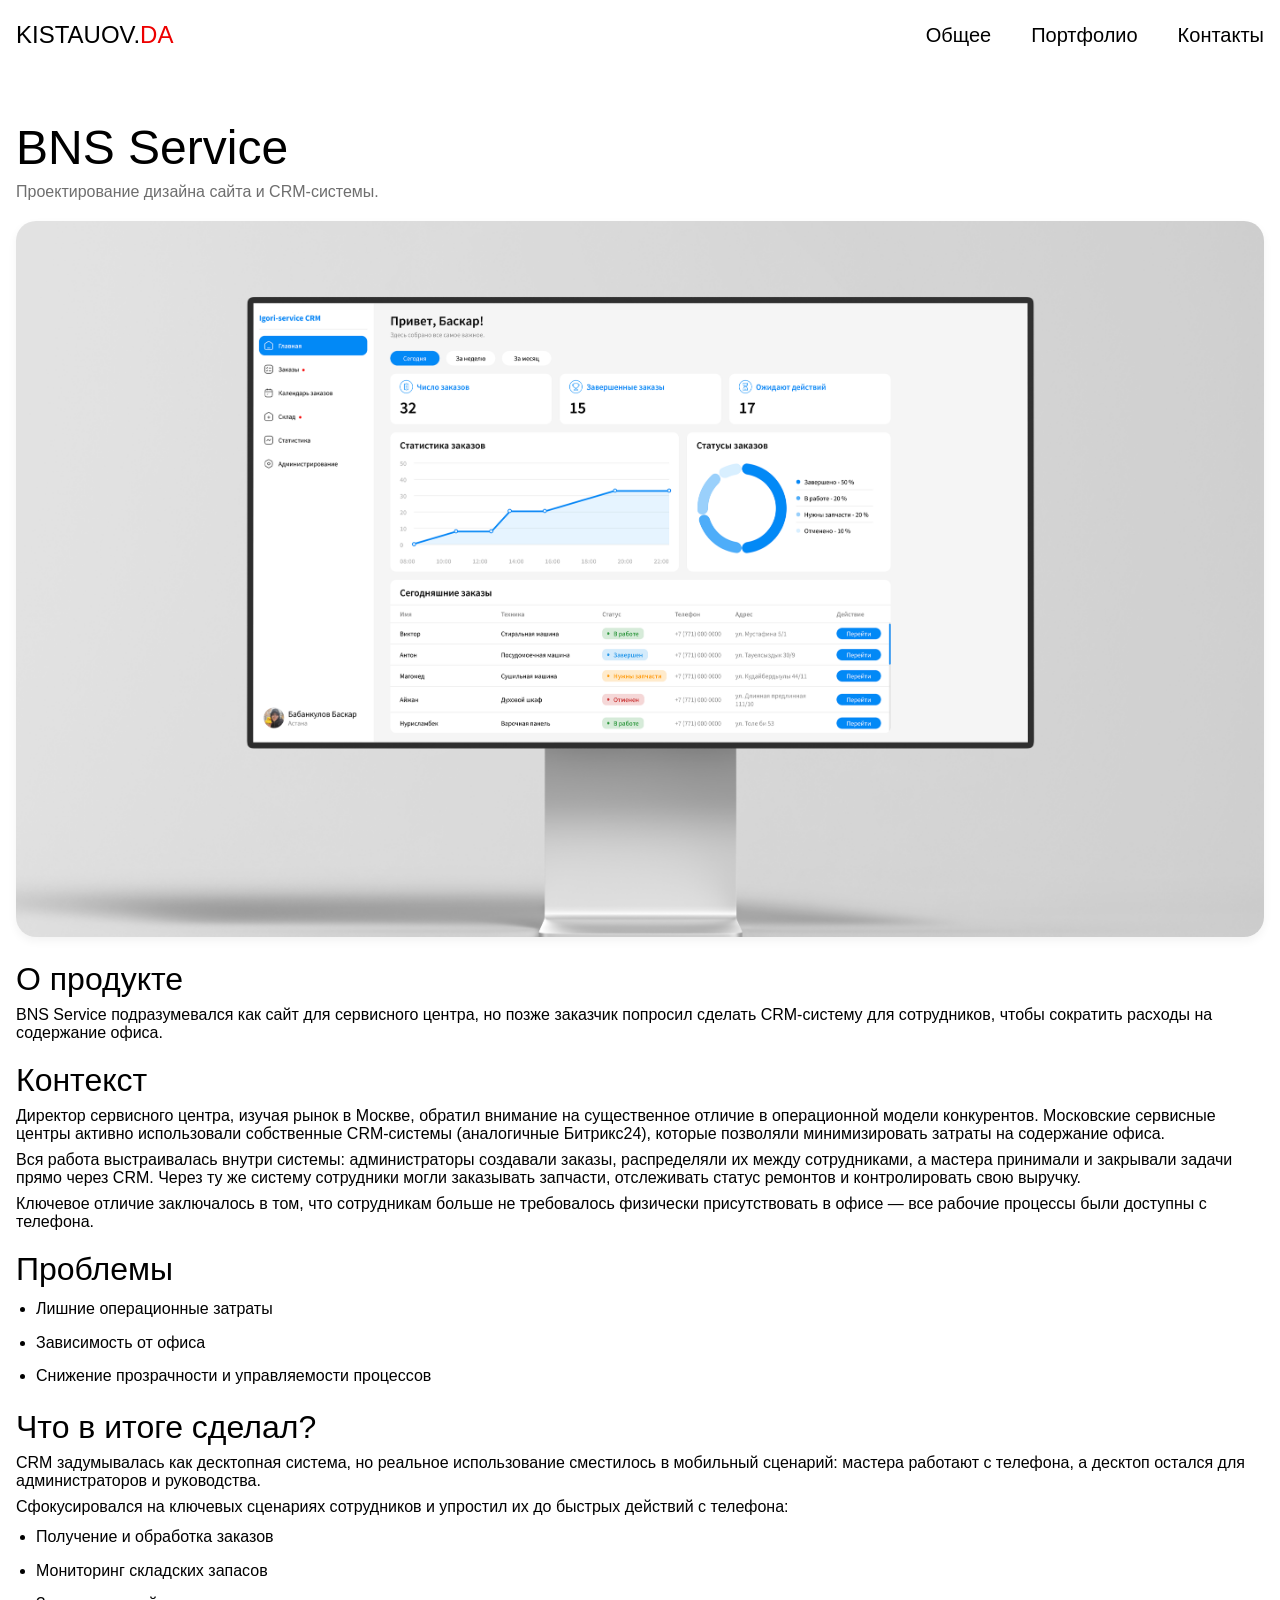
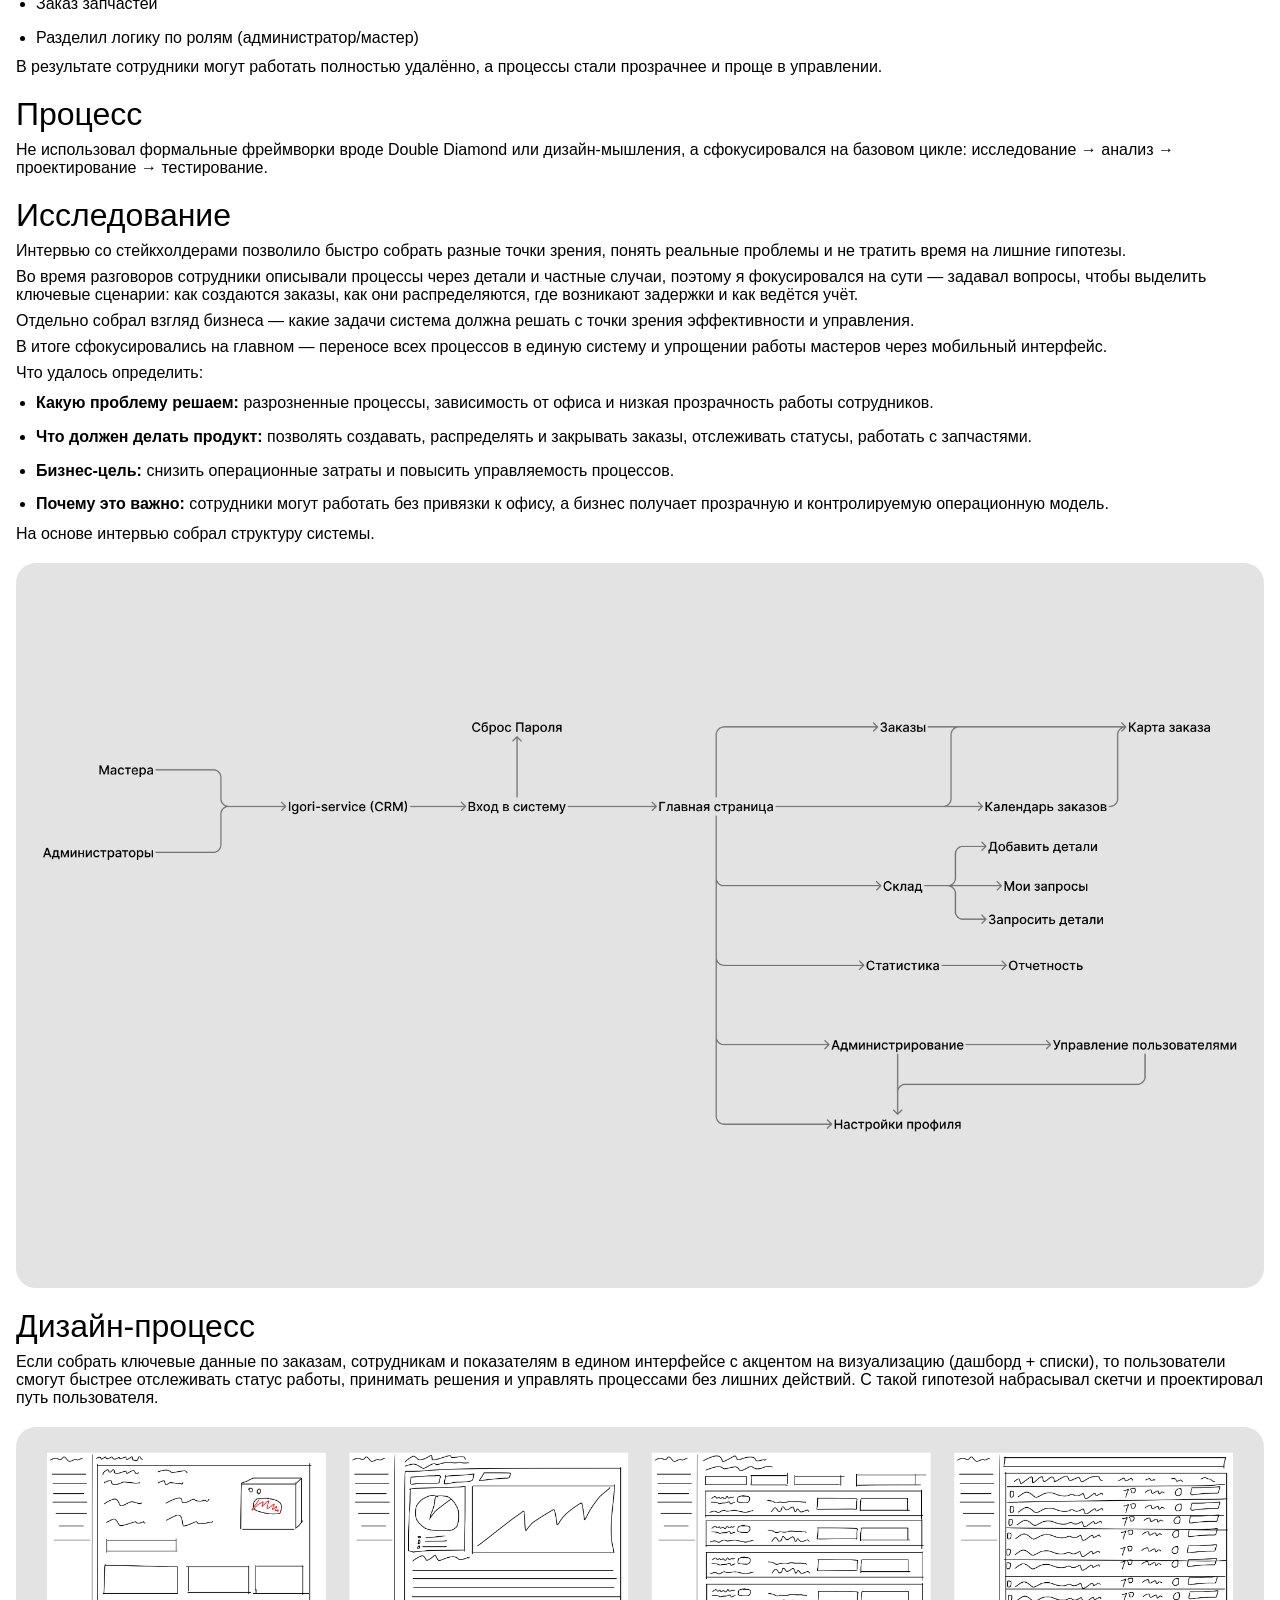
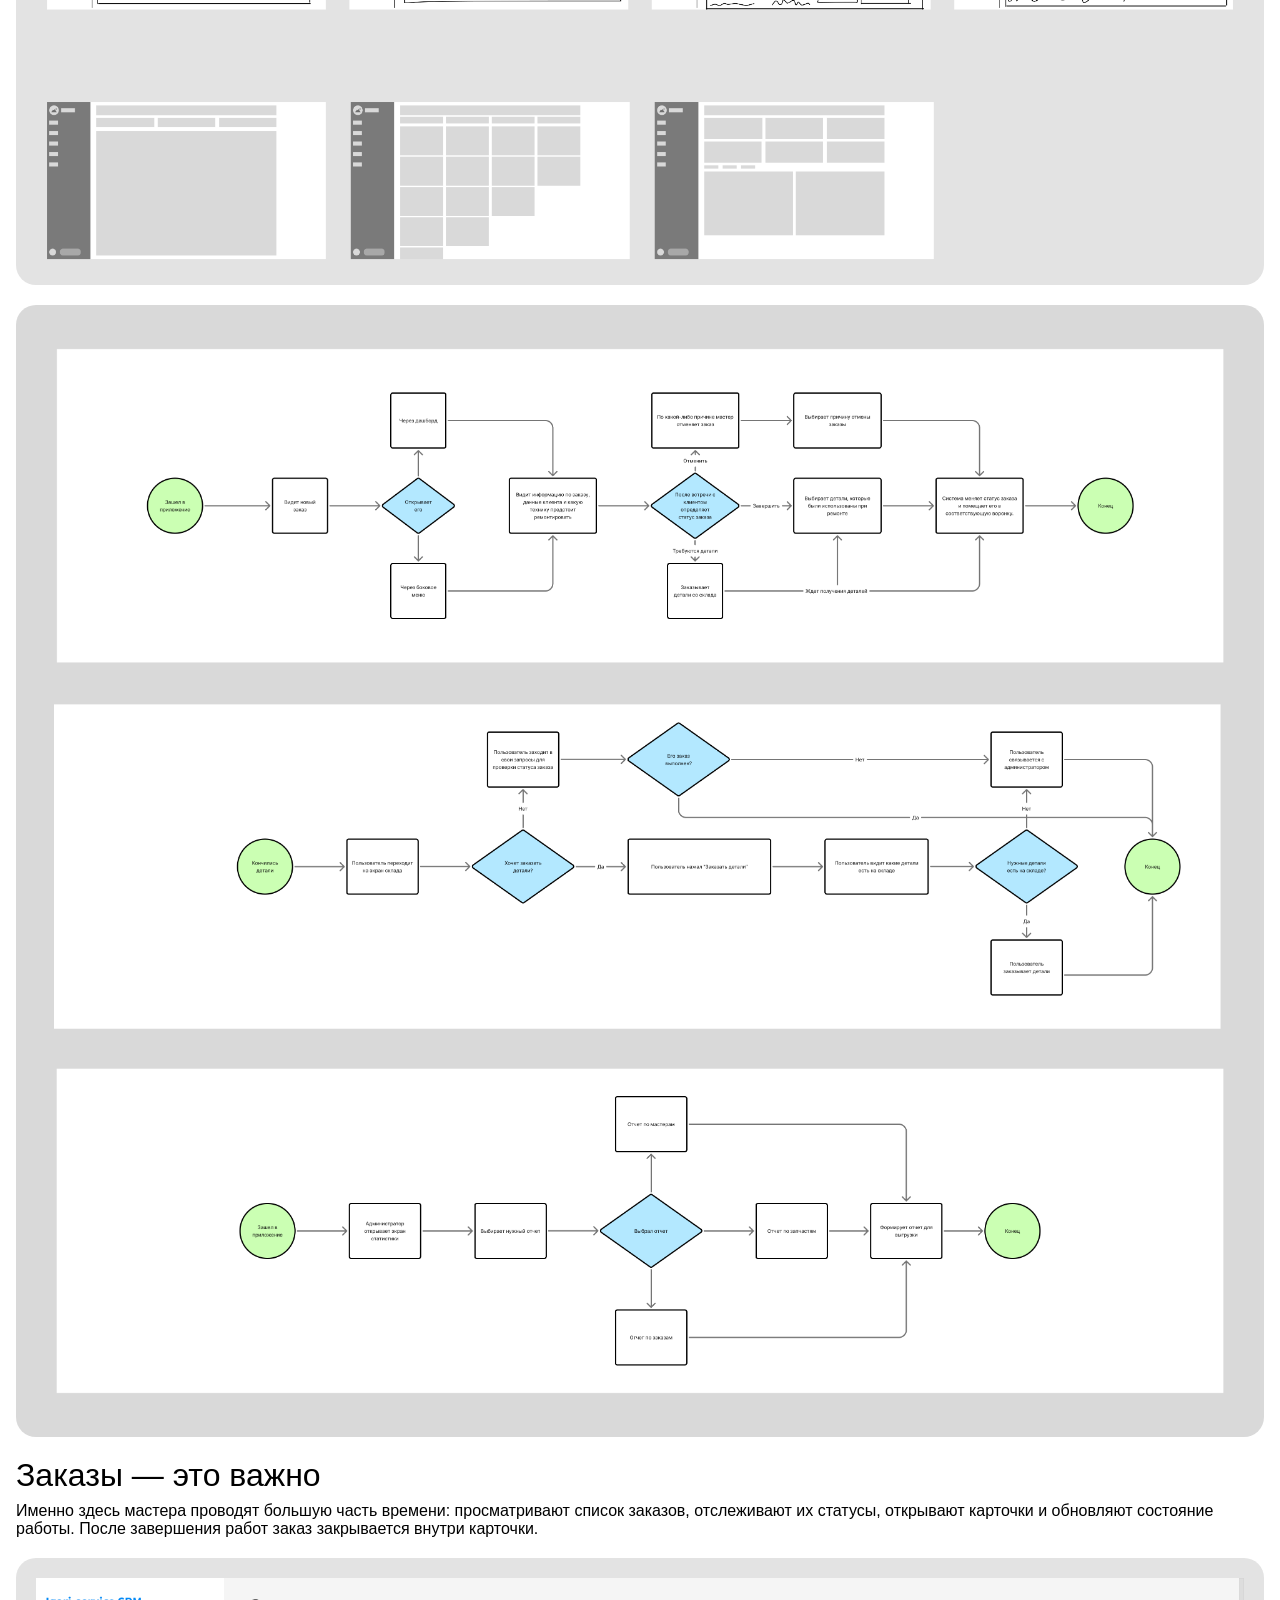
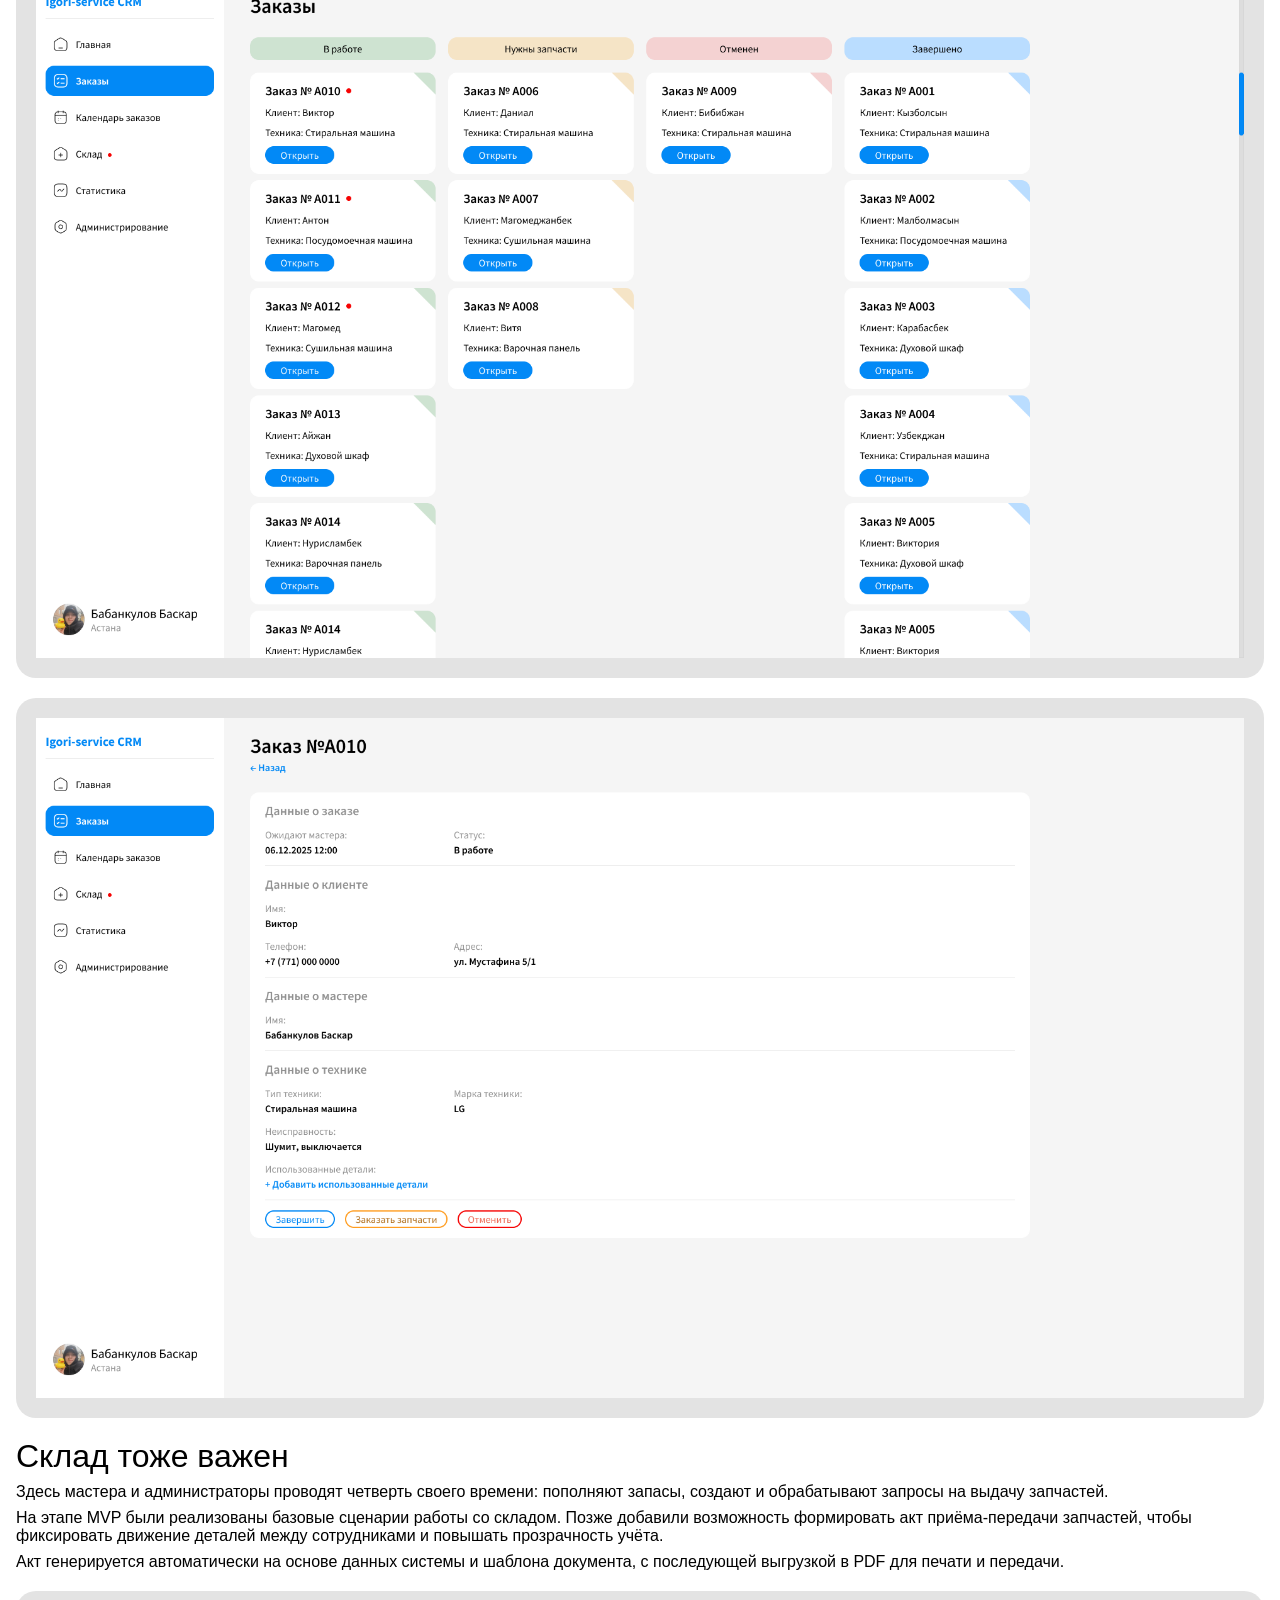
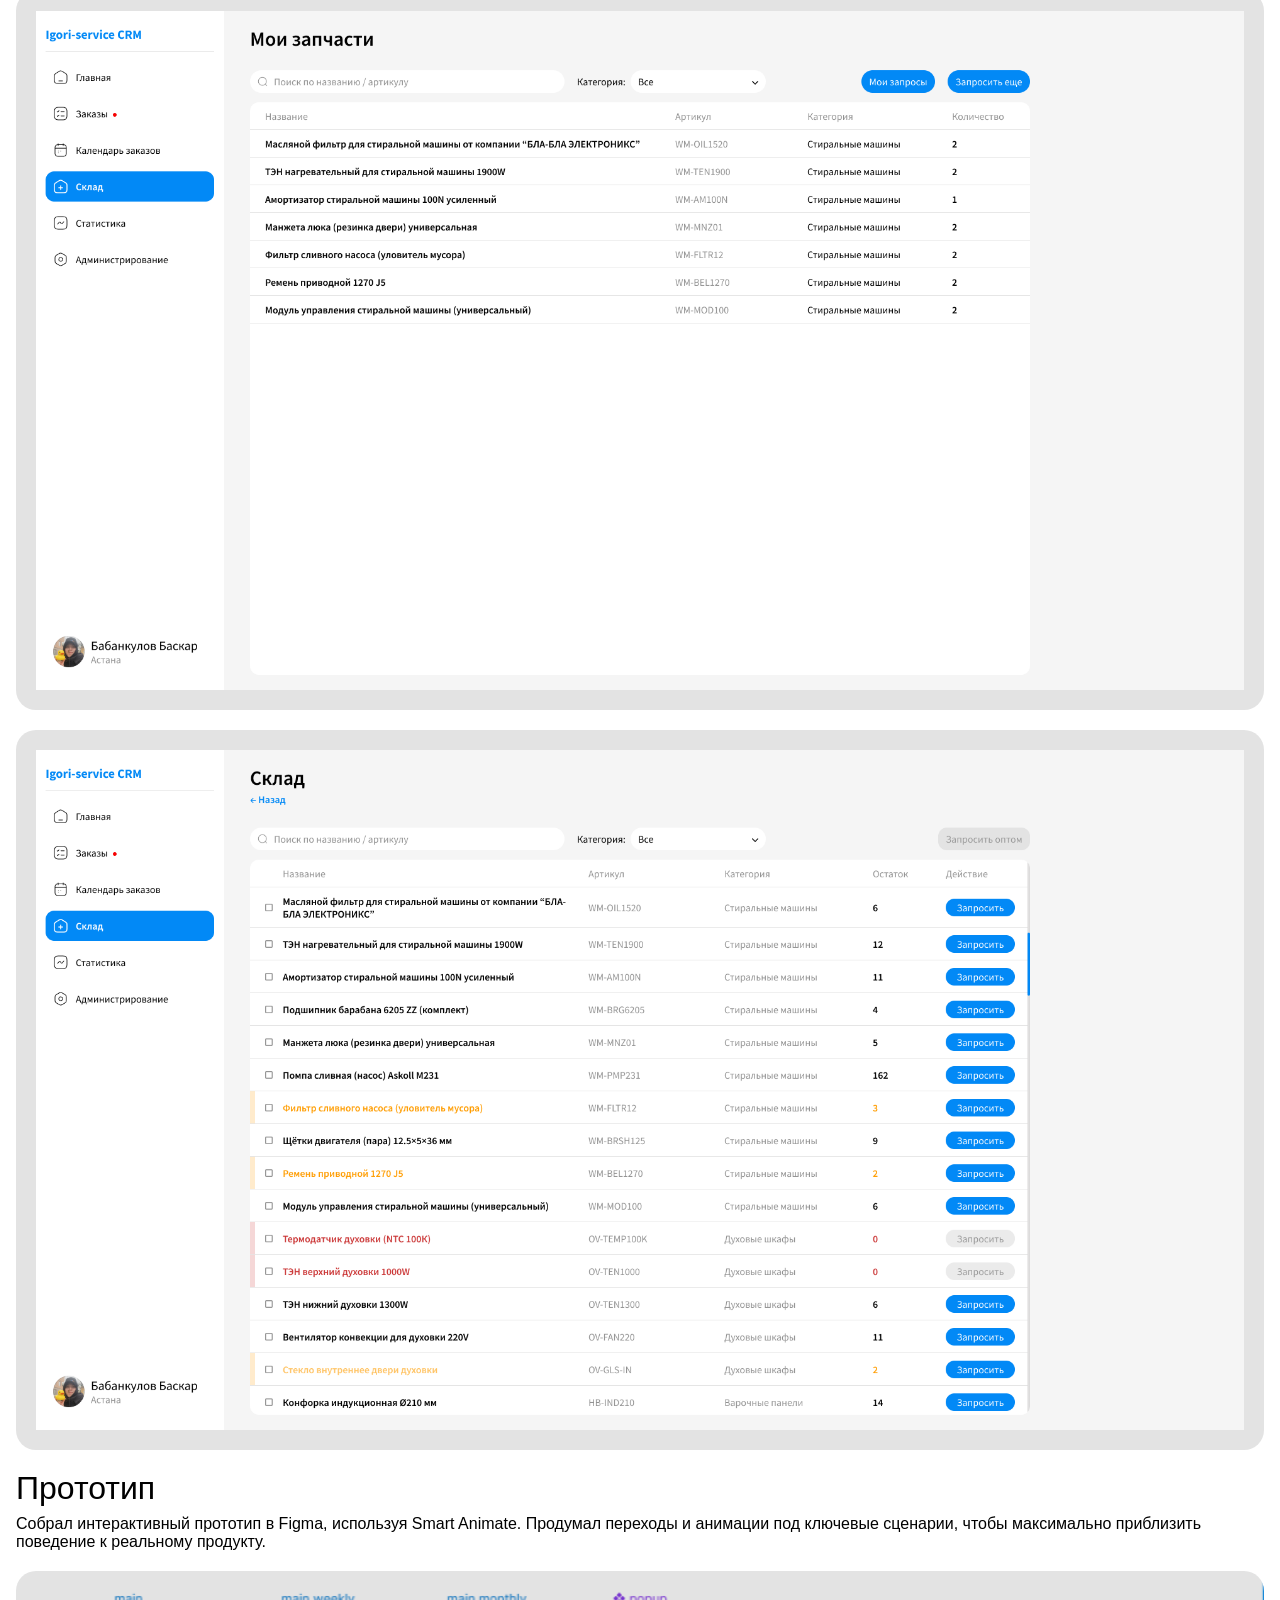
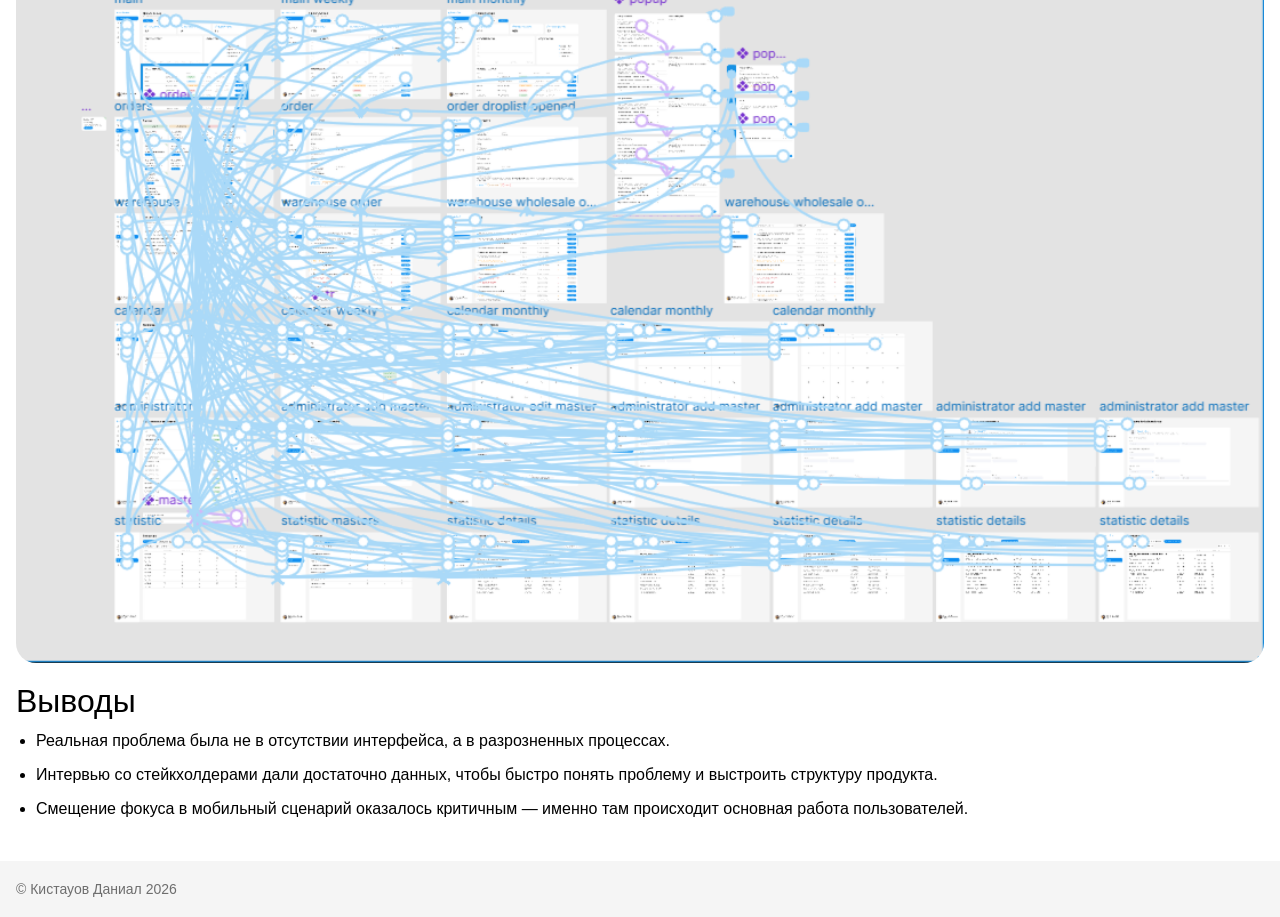
==== commit 1dfe8fd2: "Update bnsservice.html" ====
--- a/bnsservice.html
+++ b/bnsservice.html
@@ -125,7 +125,7 @@
                     </div>
                     <div class="case-info-block">
                         <h2 class="section-label">Склад тоже важен</h2>
-                        <p class="txt">Здесь мастера и администраторы проводят значительную часть времени: пополняют запасы, создают и обрабатывают запросы на выдачу запчастей.</p>
+                        <p class="txt">Здесь мастера и администраторы проводят четверть своего времени: пополняют запасы, создают и обрабатывают запросы на выдачу запчастей.</p>
                         <p class="txt">На этапе MVP были реализованы базовые сценарии работы со складом. Позже добавили возможность формировать акт приёма-передачи запчастей, чтобы фиксировать движение деталей между сотрудниками и повышать прозрачность учёта.</p>
                         <p class="txt">Акт генерируется автоматически на основе данных системы и шаблона документа, с последующей выгрузкой в PDF для печати и передачи.</p>
                         <div class="visual-gallery">
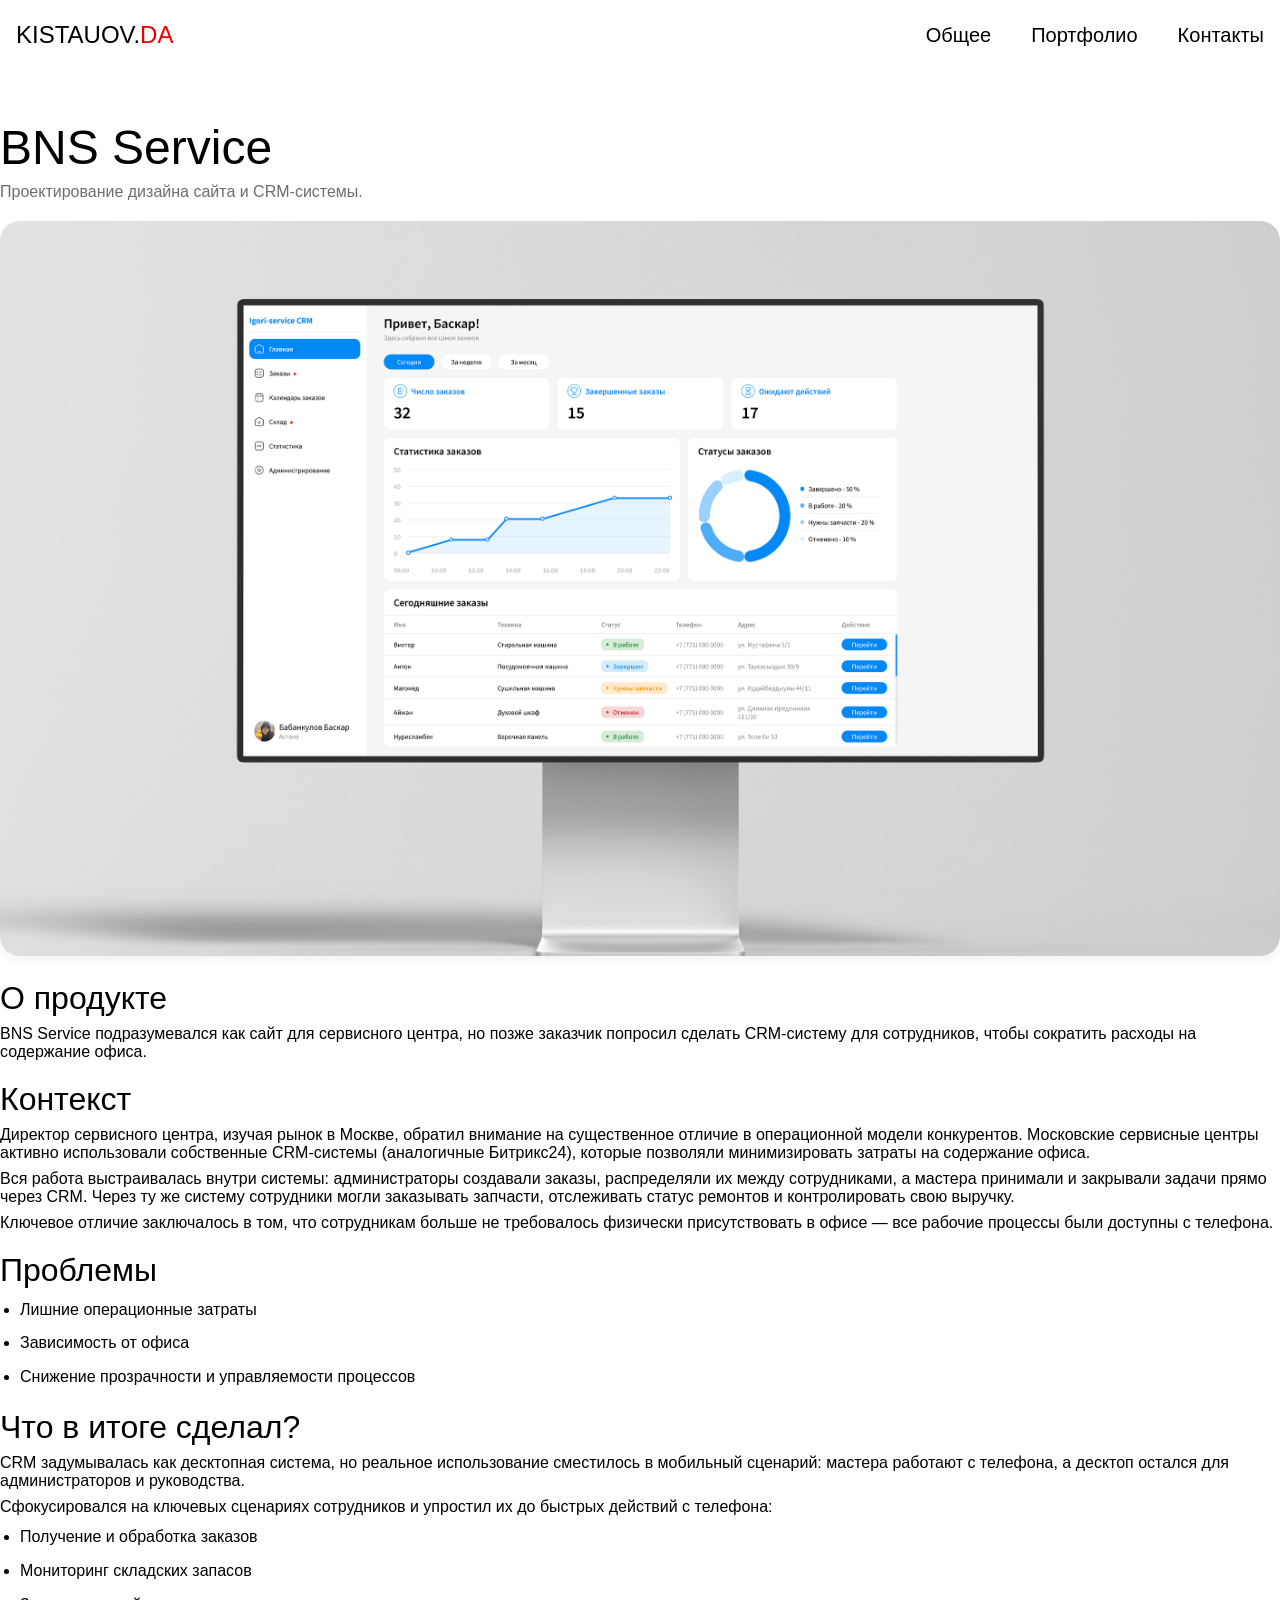
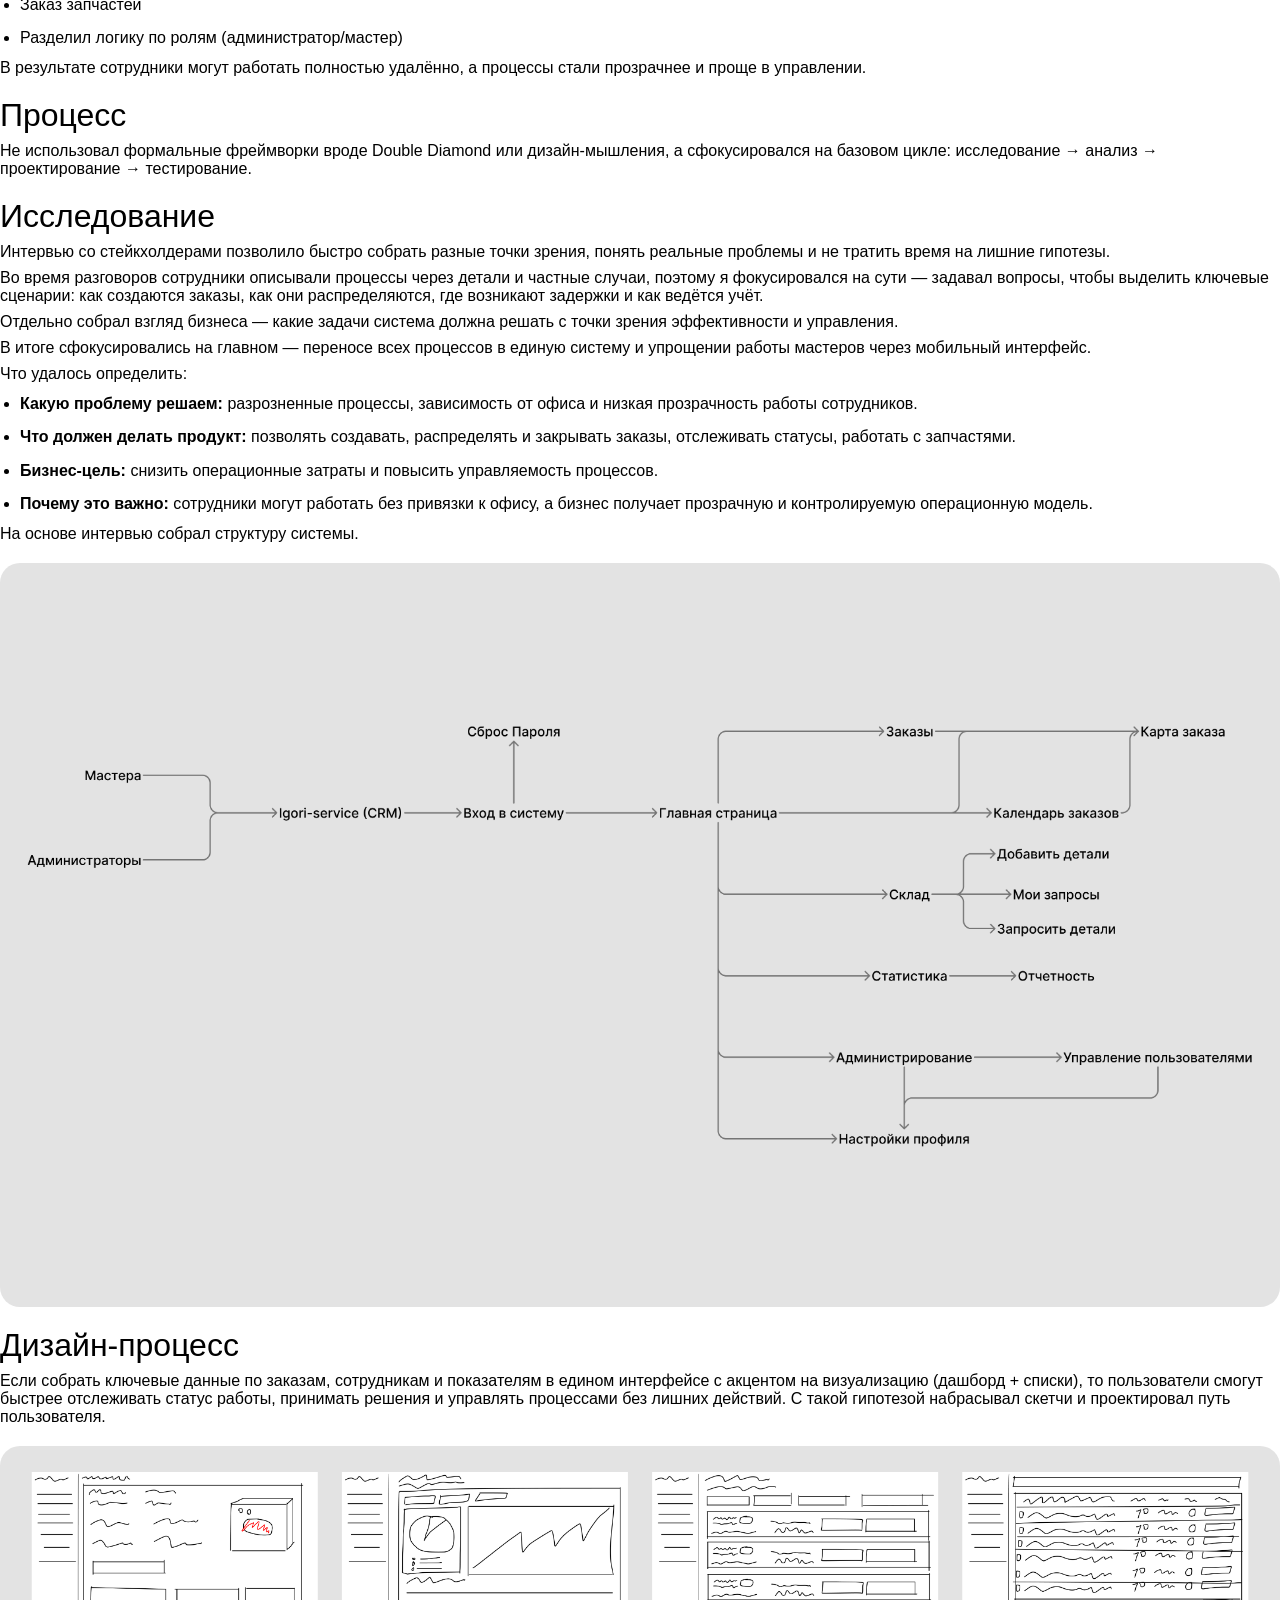
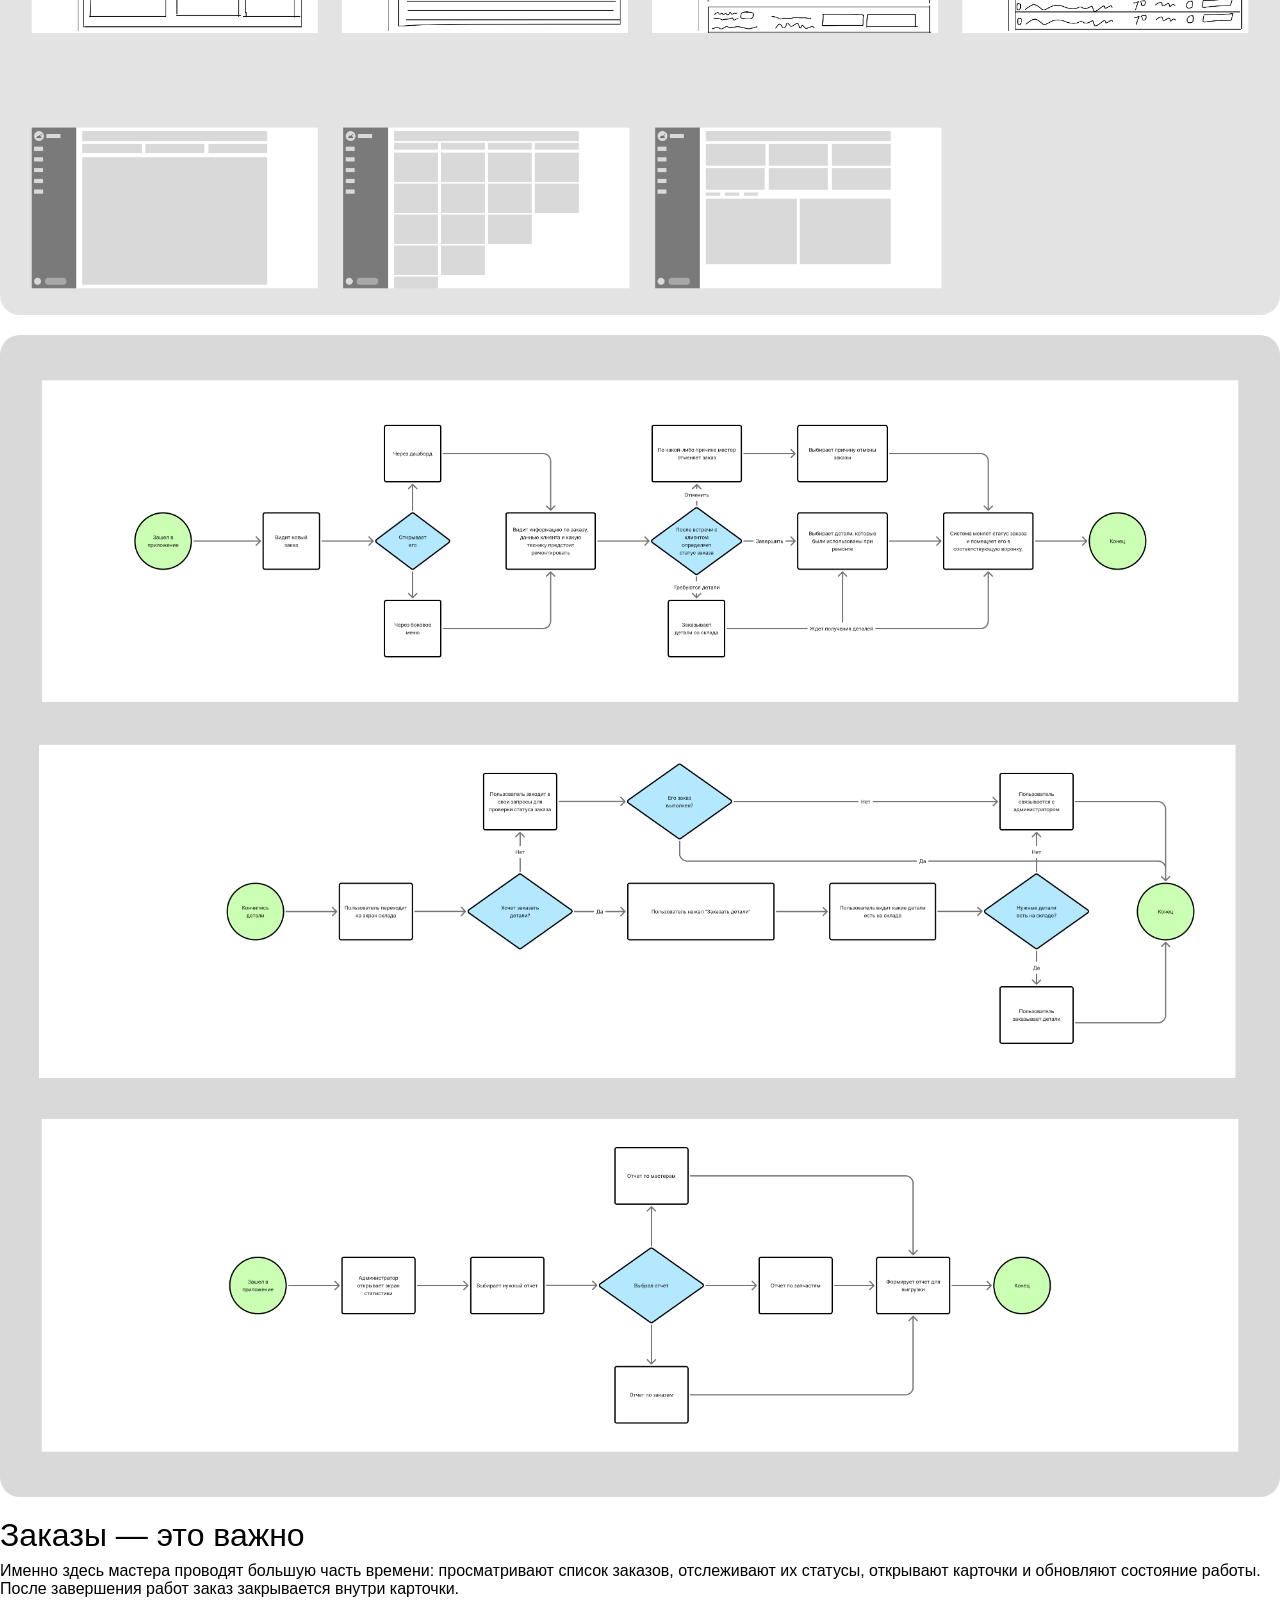
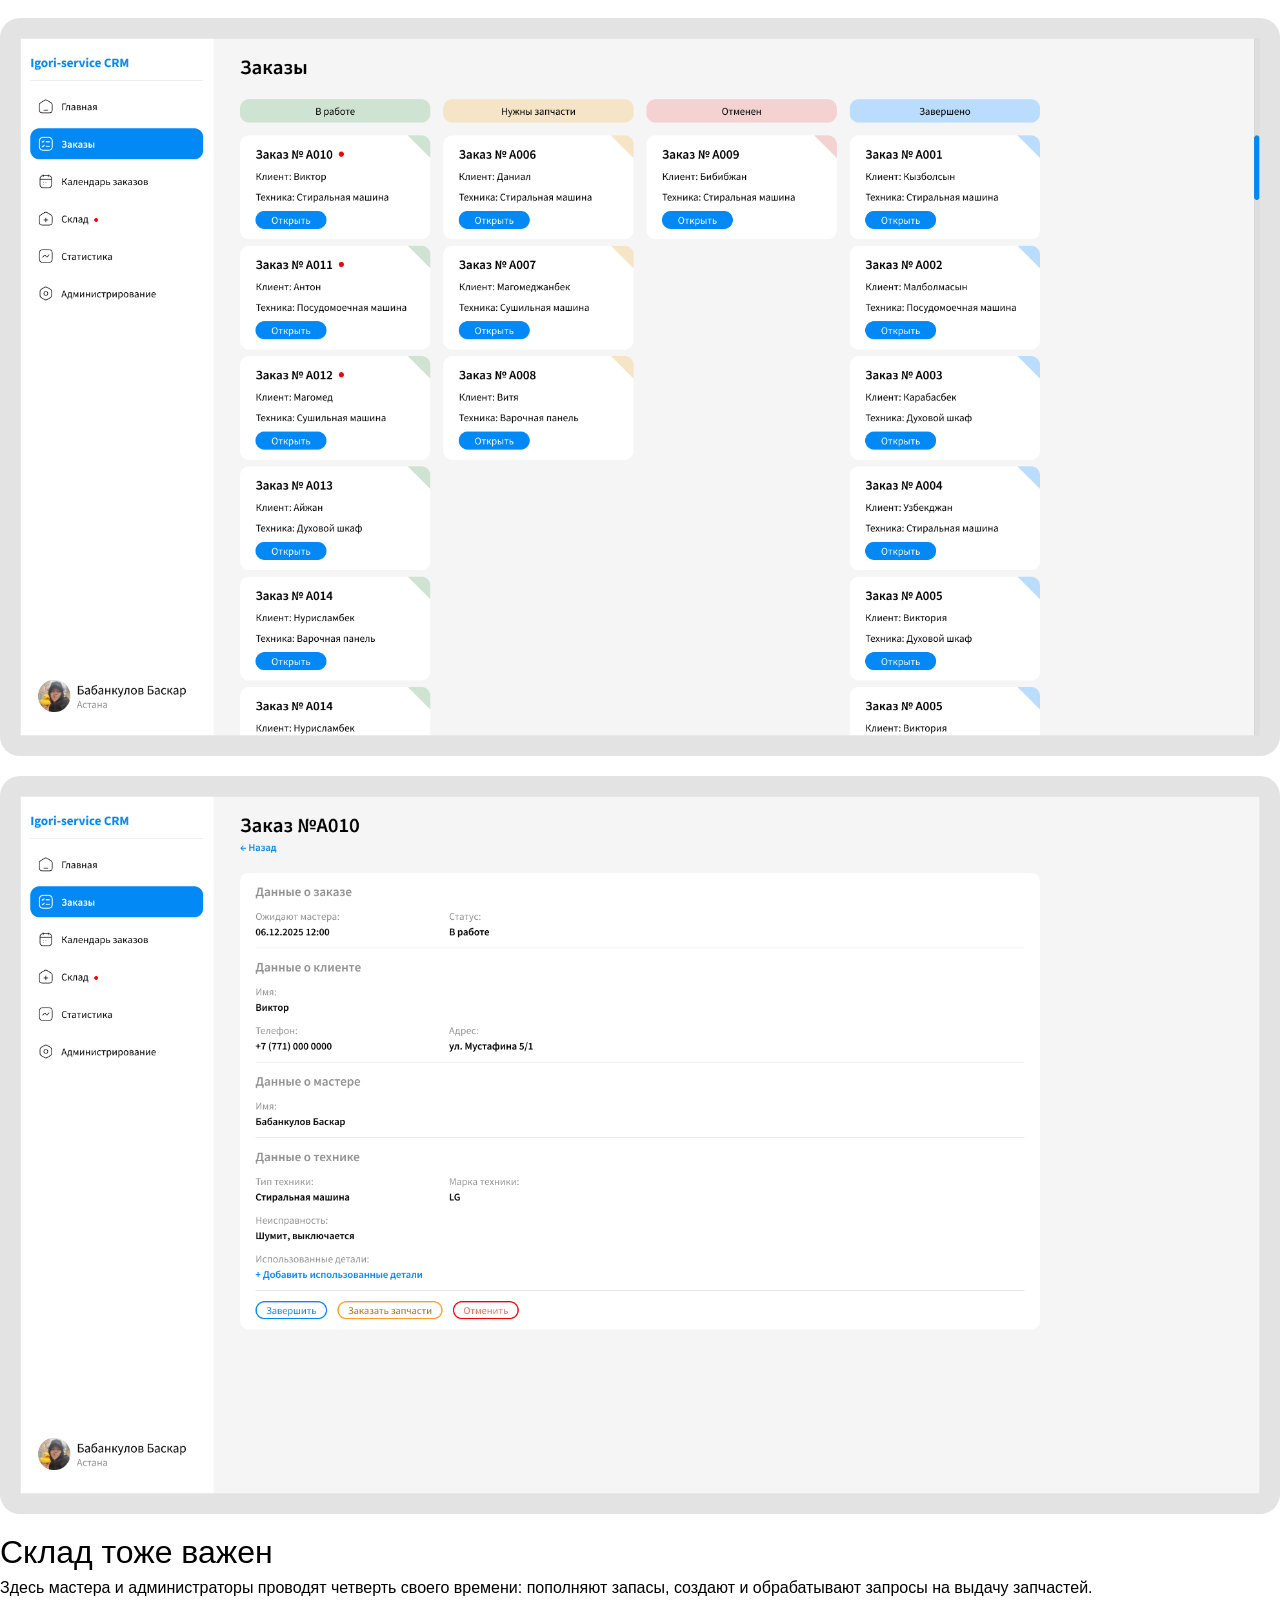
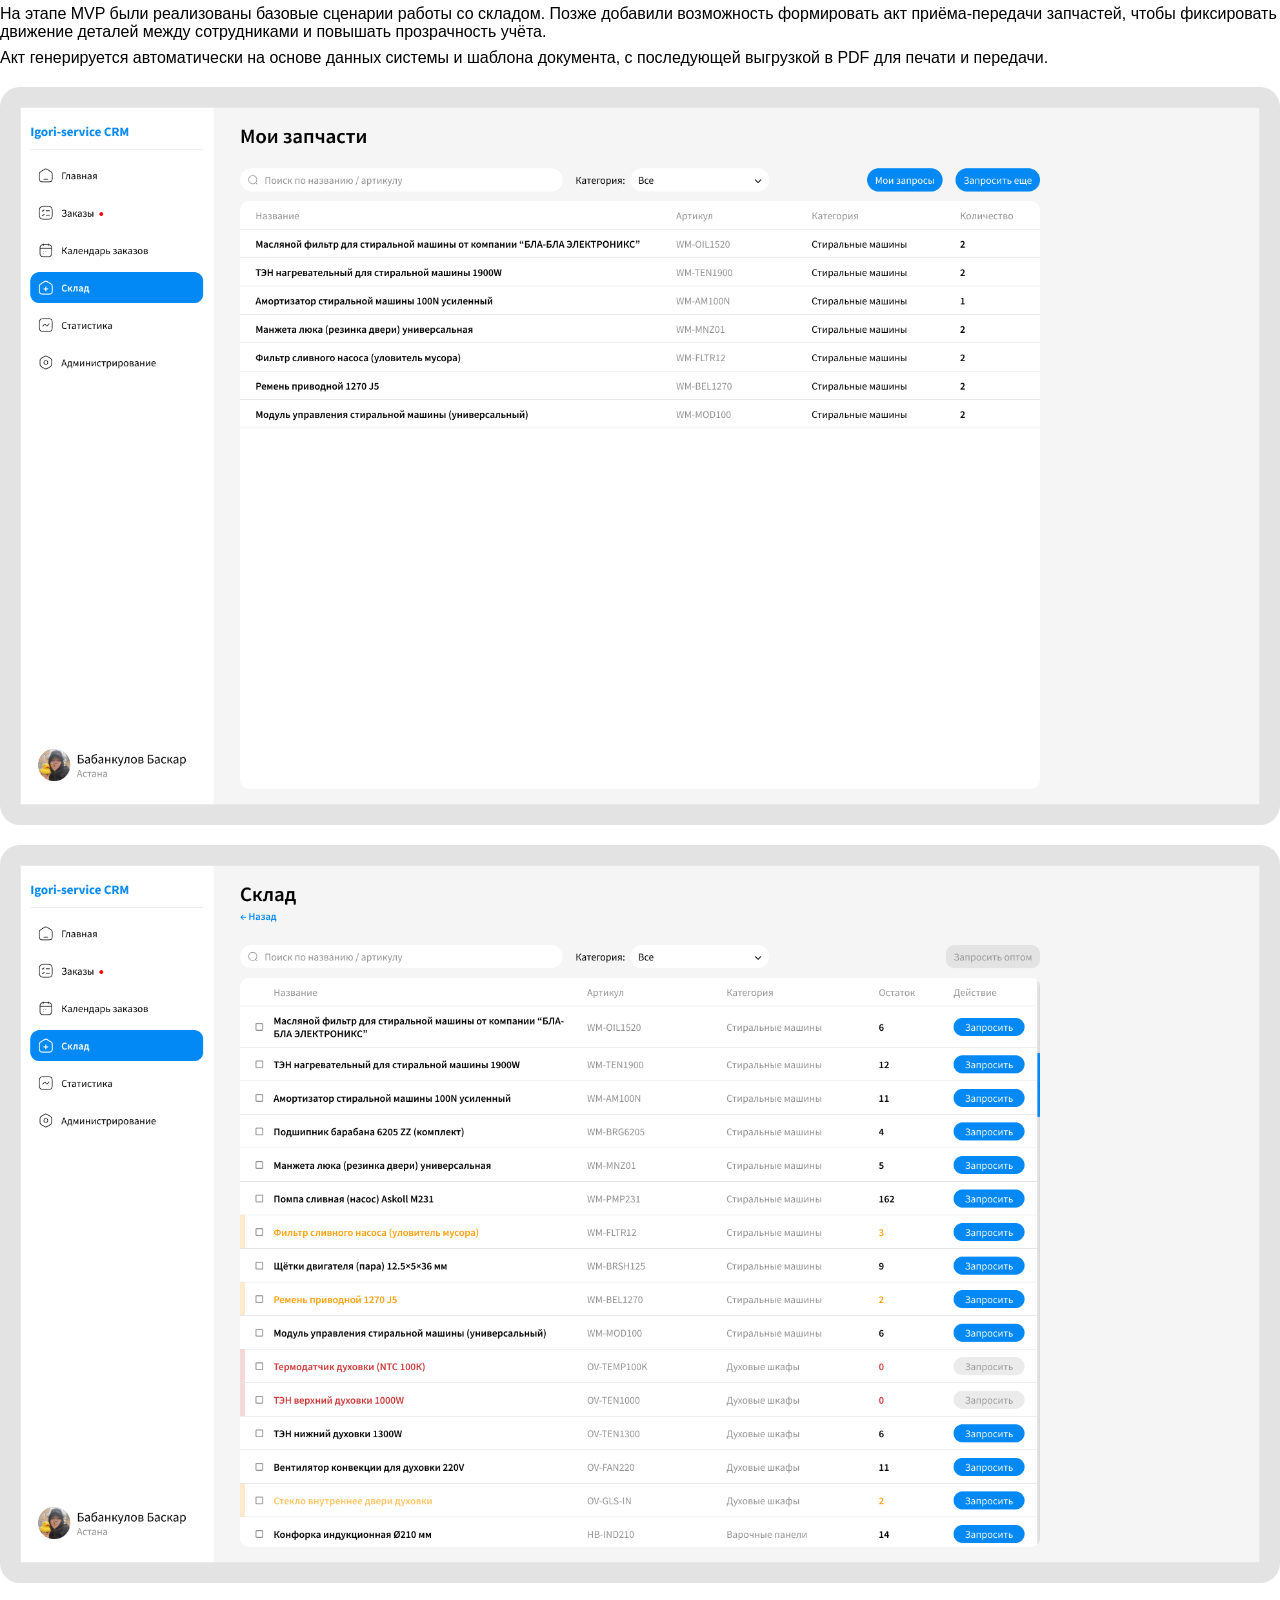
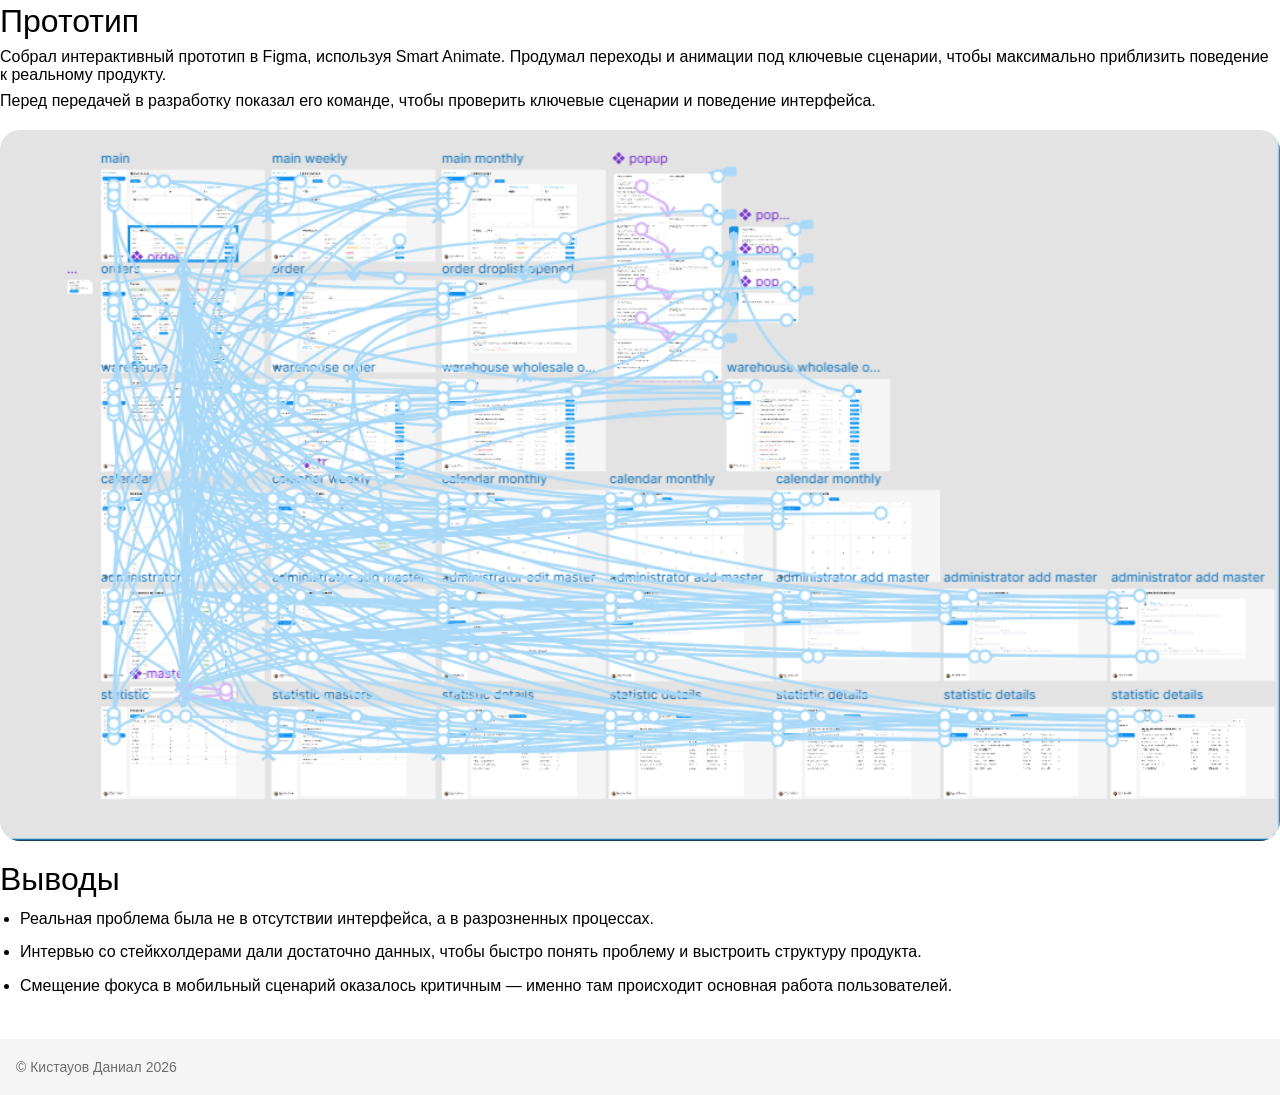
==== commit 417bad31: "Update bnsservice.html" ====
--- a/bnsservice.html
+++ b/bnsservice.html
@@ -24,7 +24,7 @@
     </header>
     <main class="case-study">
         <section class="case-hero">
-            <div class="container">
+            <div class="container_txt">
                 <h1 class="case-title">BNS Service</h1>
                 <p class="case-subtitle">Проектирование дизайна сайта и CRM-системы.</p>
                 <picture class="case-main-image">
@@ -34,7 +34,7 @@
         </section>
 
         <section class="case-description">
-            <div class="container">
+            <div class="container_txt">
                 <div class="case-grid">
                     <div class="case-info-block">
                         <h2>О продукте</h2>
@@ -140,6 +140,7 @@
                     <div class="case-info-block">
                         <h2 class="section-label">Прототип</h2>
                         <p class="txt">Собрал интерактивный прототип в Figma, используя Smart Animate. Продумал переходы и анимации под ключевые сценарии, чтобы максимально приблизить поведение к реальному продукту.</p>
+                        <p class="txt">Перед передачей в разработку показал его команде, чтобы проверить ключевые сценарии и поведение интерфейса.</p>
                         <div class="visual-gallery">
                             <div class="visual-item">
                                 <img src="img/prototyping.png" alt="Landing Page Design" class="full-width-img">
